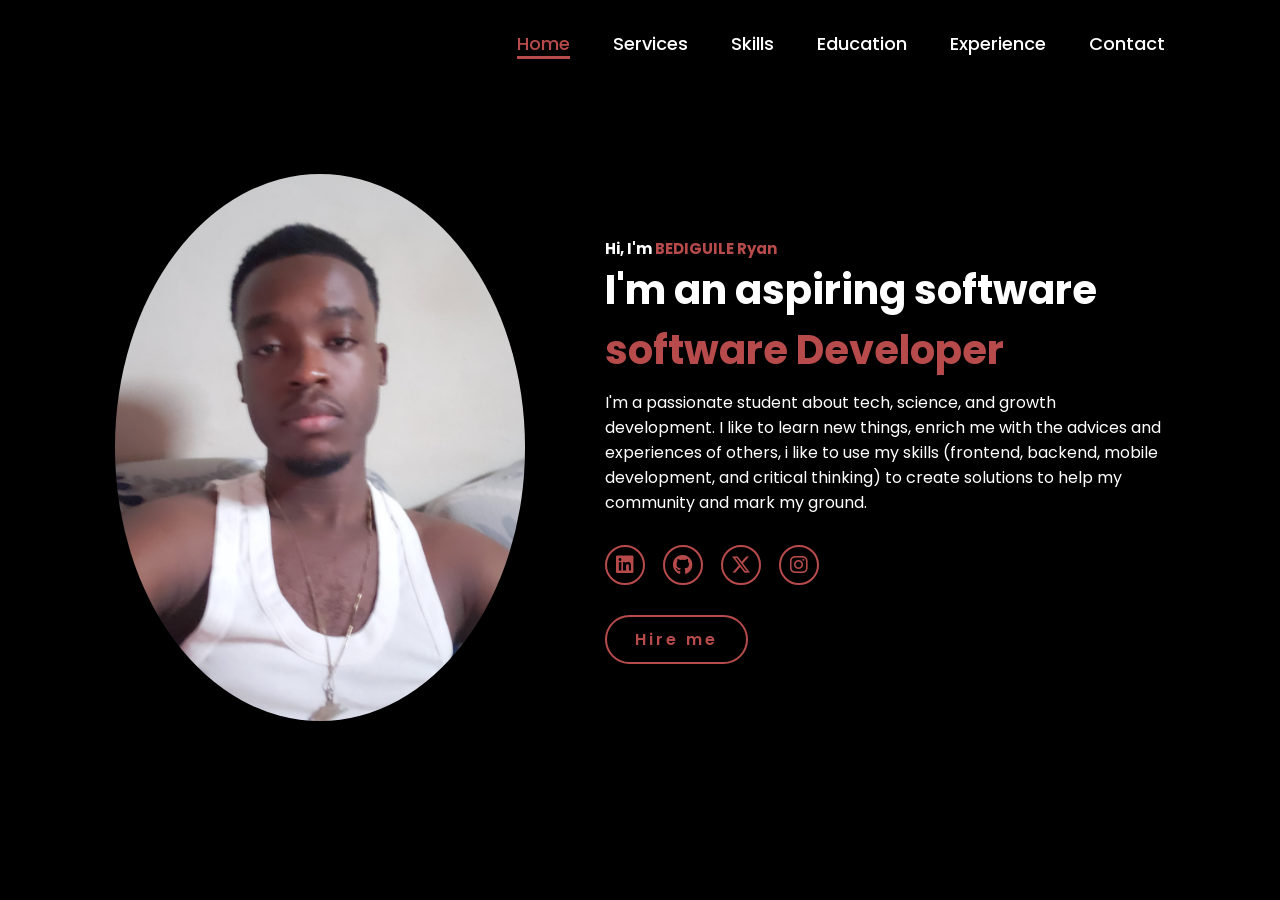
==== Portfolio.html @ 5e0cdb09 "Add files via upload" ====
<!DOCTYPE html>
<html lang="en">
<head>
    <meta charset="UTF-8">
    <meta name="viewport" content="width=device-width, initial-scale=1.0">
    <link rel="stylesheet" href="https://cdnjs.cloudflare.com/ajax/libs/font-awesome/6.5.2/css/all.min.css">
    <link rel="stylesheet" href="style3.css">
    <title>My Portfolio</title>
</head>
<body>
    <header> 
        <a href="#" class = "logo"></a>
        <nav>
            <a href="#" class="active"> Home</a>
            <a href="#">Services</a>
            <a href="#">Skills</a>
            <a href="#">Education</a>
            <a href="#">Experience</a>
            <a href="#">Contact</a>
        </nav>
    </header>
    <section class="home">
        <div class="home-img">
            <div class="home-img">
            <img src="main.jpg" alt="">
        </div>

        </div>
        <div class="home-content">
            <h2>Hi, I'm<span> BEDIGUILE Ryan</span> </h2>
            <h3 class="typing-text"> I'm an aspiring software <span></span> </h3>
            <p>I'm a passionate student about tech, science, and growth development. I like to learn new things, enrich me with the advices and experiences of others, i like to use my skills (frontend, backend, mobile development, and critical thinking) to create solutions to help my community and mark my ground.  </p>
            <div class="social-icons">
                <a href="#"><i class="fa-brands fa-linkedin"></i> </a>
                <a href="#"><i class="fa-brands fa-github"></i> </a>
                <a href="#"><i class="fa-brands fa-x-twitter"></i> </a>
                <a href="#"><i class="fa-brands fa-instagram"></i> </a>
            </div>
            <a href="#" class="btn">Hire me</a>

        </div>
 
    </section>
    <div>
</body>
</html>
---- style3.css ----
@import url('https://fonts.googleapis.com/css2?family=Poppins:wght@100;200;300;400;500;600&display=swap');

*{
    margin: 0;
    padding: 0;
    box-sizing: border-box;
    text-decoration: none;
    border: none;
    outline: none;
    font-family: 'Poppins', sans-serif;
}

html{
    font-size: 62.5%;
}

body{
    width: 100%;
    height: 100vh;
    overflow-x: hidden;
    background-color: black;
    color: white;
}

header{
    margin-top: 20px;
    position: fixed;
    top: 0;
    left: 0;
    width: 100%;
    padding: 1rem 9%;
    background-color: transparent;
    filter: drop-shadow(10px);
    display: flex;
    justify-content: space-between;
    align-items: center;
    z-index: 100;
}

.logo{
    font-size: 3rem;
    color: #b74b4b;
    font-weight: 800;
    cursor: pointer;
    transition: 0.5s ease;
}

.logo:hover{
    transform: scale(1.1);
}

nav a{
    font-size: 1.8rem;
    color: white;
    margin-left: 4rem;
    font-weight: 500;
    transition: 0.3s ease;
    border-bottom: 3px solid transparent;
}

nav a:hover,
nav a.active{
    color: #b74b4b;
    border-bottom: 3px solid #b74b4b;
}

@media(max-width:995px){
    nav{
        position: absolute;
        display: none;
        top: 0;
        right: 0;
        width: 40%;
        border-left: 3px solid #b74b4b;
        border-bottom: 3px solid #b74b4b;
        border-bottom-left-radius: 2rem;
        padding: 1rem solid;
        background-color: #161616;
        border-top: 0.1rem solid rgba(0,0,0,0.1);
    }

    nav.active{
        display: block;
    }

    nav a{
        display: block;
        font-size: 2rem;
        margin: 3rem 0;
    }

    nav a:hover,
    nav a.active{
        padding: 1rem;
        border-radius: 0.5rem;
        border-bottom: 0.5rem solid #b74b4b;
    }
}

section{
    min-height: 100vh;
    padding: 5rem 9% 5rem;
}

.home{
    display: flex;
    justify-content: center;
    align-items: center;
    gap: 8rem;
    background-color: black;
}

.home .home-content h1{
    font-size: 6rem;
    font-weight: 700;
    line-height: 1.3;
}

span{
    color: #b74b4b;
}

.home-content h3{
    font-size: 4rem;
    margin-bottom: 1rem;
    font-weight: 700;
}

.home-content p{
    font-size: 1.6rem;
}

.home-img{
    border-radius: 50%;
}

.home-img img{
    position: relative;
    width: 32vw;
    border-radius: 50%;
    box-shadow: 0 0 25px solid #b74b4b;
    cursor: pointer;
    transition: 0.2s linear;
}

.home-img img:hover{
    font-size: 1.8rem;
    font-weight: 500;
}

.social-icons a{
    display: inline-flex;
    justify-content: center;
    align-items: center;
    width: 4rem;
    height: 4rem;
    background-color: transparent;
    border: 0.2rem solid #b74b4b;
    font-size: 2rem;
    border-radius: 50%;
    margin: 3rem 1.5rem 3rem 0;
    transition: 0.3s ease;
    color: #b74b4b;
}

.social-icons a:hover{
    color: black;
    transform: scale(1.3) translateY(-5px);
    background-color: #b74b4b;
    box-shadow: 0  0 25px #b74b4b;
}

.btn{
    display: inline-block;
    padding: 1rem 2.8rem;
    background-color: black;
    border-radius: 4rem;
    font-size: 1.6rem;
    color: #b74b4b;
    letter-spacing: 0.3rem;
    font-weight: 600;
    border: 2px solid #b74b4b;
    transition: 0.3s ease;
    cursor: pointer;
}

.btn:hover{
    transform: scale3d(1.03);
    background-color: #b74b4b;
    color: black;
    box-shadow: 0 0 25px #b74b4b;
}

.typing-text{
    font-size: 34px;
    font-weight: 600;
    min-width: 280px;
}

.typing-text span{
    position: relative;
}

.typing-text span::before{
    content: "software Developer";
    color: #b74b4b;
    animation: words 20s infinite;
}

.typing-text span::after{
    content: "";
    background-color: black;
    position: absolute;
    width: calc(100% + 8px);
    height: 100%;
    border-left: 3px solid black;
    right: -8;
    animation: cursor 0.6s infinite;
}

@keyframes cursor{
    to{
        border-left: 3px solid #b74b4b;
    }
}

@keyframes words{
    0%, 20%{
        content: "Web Developer";
    }
    21%, 40%{
        content: "Developer";
    }
    41%, 60%{
        content: "Web Designer";
    }
    61%, 80%{
        content: "Youtuber";
    }
    81%, 100%{
        content: "Script Writer";
    }
}

@media (max-width: 1000px){
    .home{
        gap: 4rem;
    }
}

@media(max-width:995px){
    .home{
        flex-direction: column;
        margin: 5rem 4rem;
    }

    .home .home-content h3{
        font-size: 2.5rem;
    }

    .home-content h1{
        font-size: 5rem;
    }

    .home-img img{
        width: 70vw;
        margin-top: 4rem;
    }
}
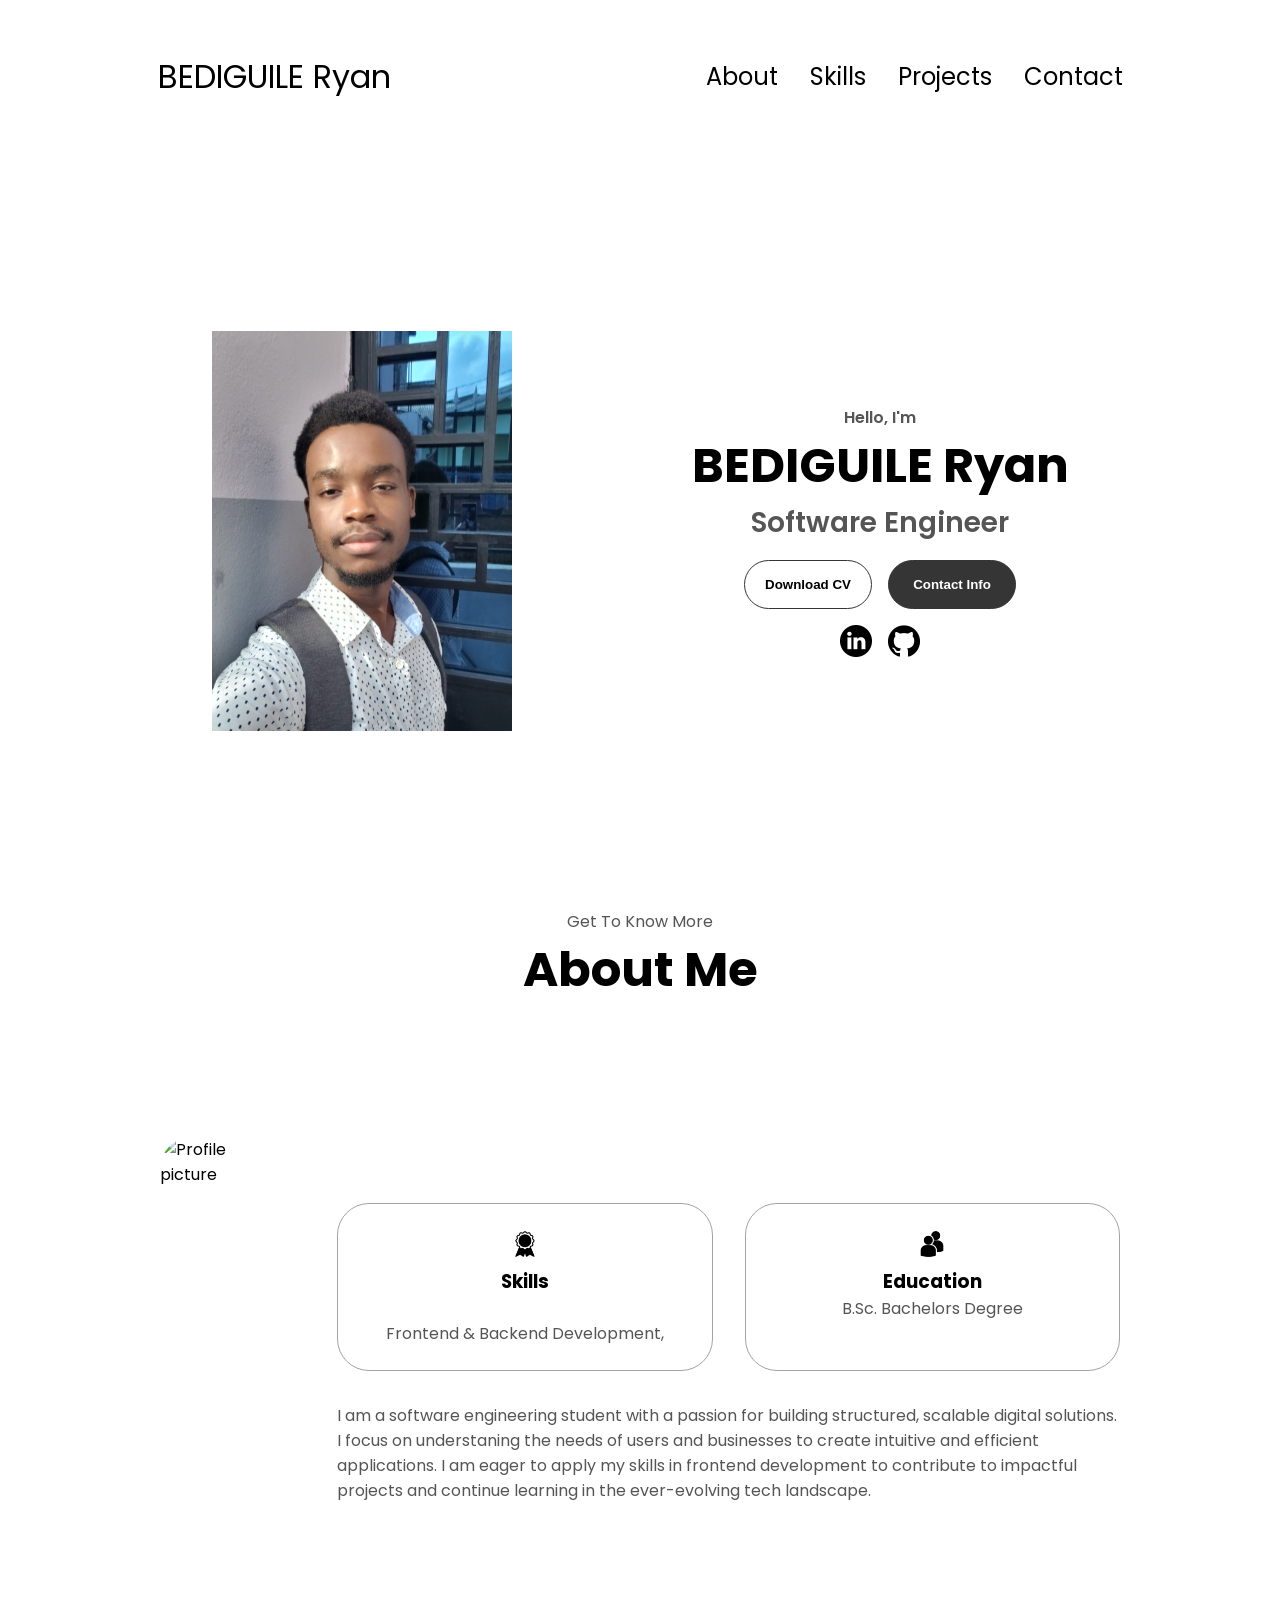
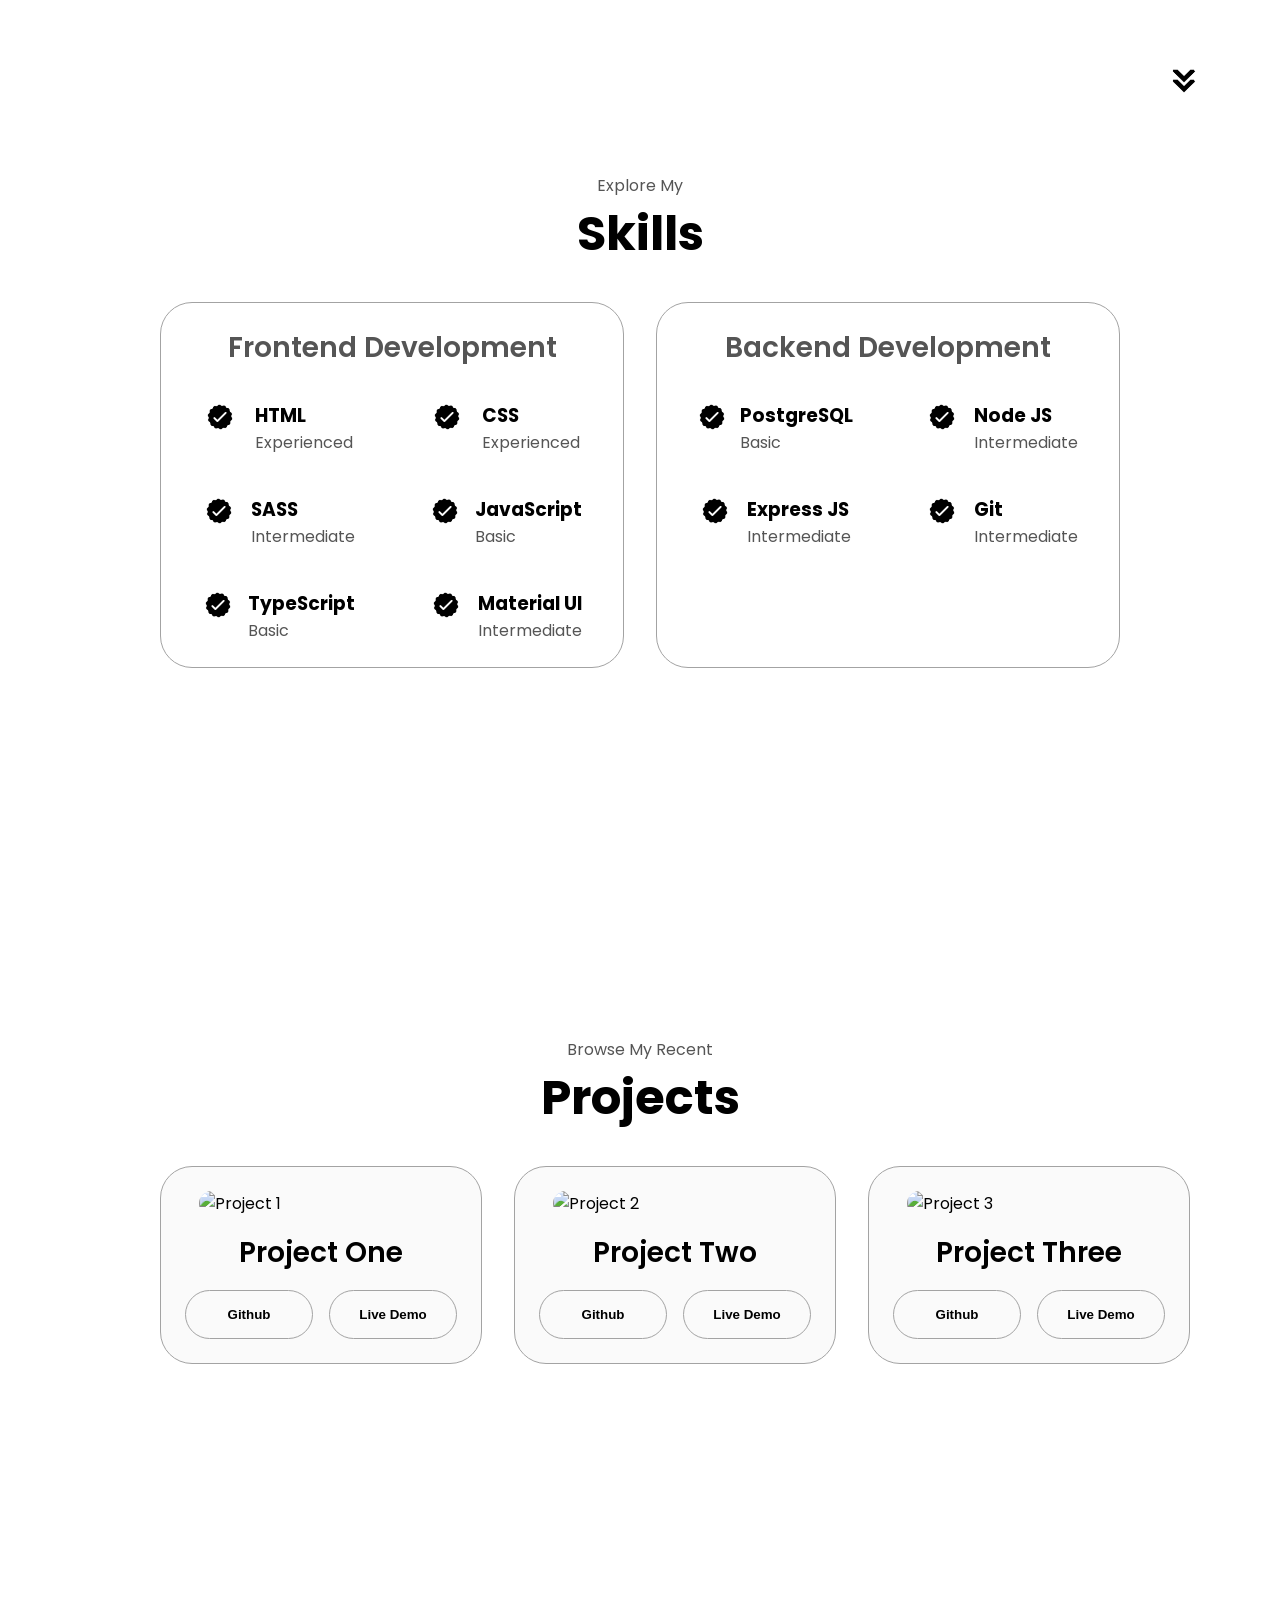
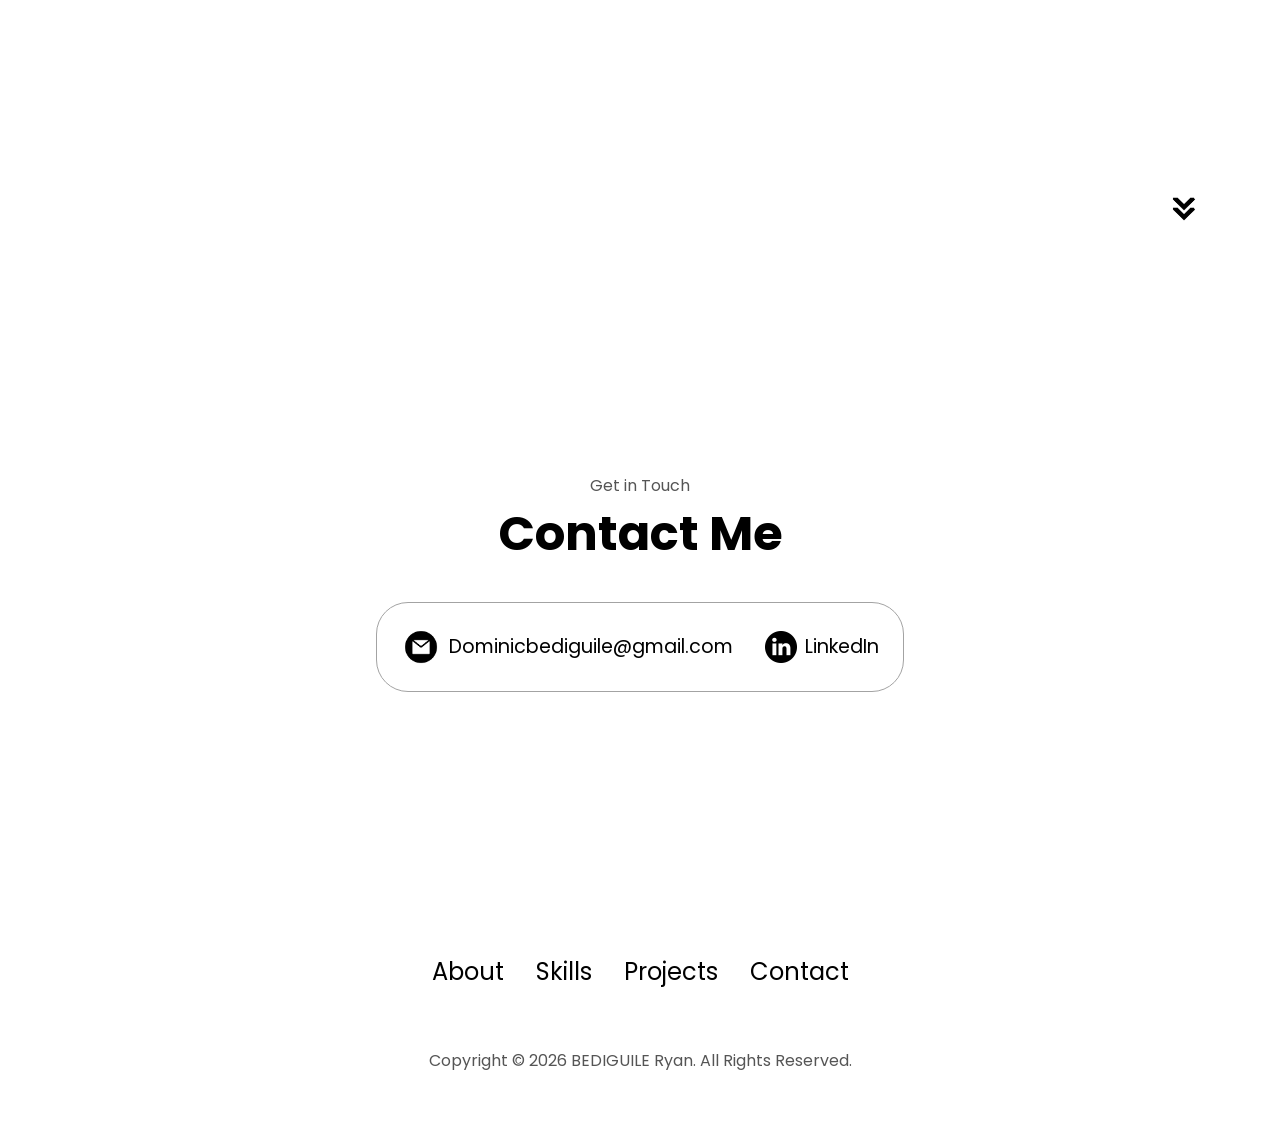
==== commit d0c884ee: "Initial porfolio setup with  HTML, CSS and JavaScript" ====
--- a/Portfolio.html
+++ b/Portfolio.html
@@ -1,46 +1,377 @@
-<!DOCTYPE html>
-<html lang="en">
-<head>
-    <meta charset="UTF-8">
-    <meta name="viewport" content="width=device-width, initial-scale=1.0">
-    <link rel="stylesheet" href="https://cdnjs.cloudflare.com/ajax/libs/font-awesome/6.5.2/css/all.min.css">
-    <link rel="stylesheet" href="style3.css">
-    <title>My Portfolio</title>
-</head>
-<body>
-    <header> 
-        <a href="#" class = "logo"></a>
-        <nav>
-            <a href="#" class="active"> Home</a>
-            <a href="#">Services</a>
-            <a href="#">Skills</a>
-            <a href="#">Education</a>
-            <a href="#">Experience</a>
-            <a href="#">Contact</a>
-        </nav>
-    </header>
-    <section class="home">
-        <div class="home-img">
-            <div class="home-img">
-            <img src="main.jpg" alt="">
-        </div>
-
-        </div>
-        <div class="home-content">
-            <h2>Hi, I'm<span> BEDIGUILE Ryan</span> </h2>
-            <h3 class="typing-text"> I'm an aspiring software <span></span> </h3>
-            <p>I'm a passionate student about tech, science, and growth development. I like to learn new things, enrich me with the advices and experiences of others, i like to use my skills (frontend, backend, mobile development, and critical thinking) to create solutions to help my community and mark my ground.  </p>
-            <div class="social-icons">
-                <a href="#"><i class="fa-brands fa-linkedin"></i> </a>
-                <a href="#"><i class="fa-brands fa-github"></i> </a>
-                <a href="#"><i class="fa-brands fa-x-twitter"></i> </a>
-                <a href="#"><i class="fa-brands fa-instagram"></i> </a>
-            </div>
-            <a href="#" class="btn">Hire me</a>
-
-        </div>
- 
-    </section>
-    <div>
-</body>
-</html>             +<!DOCTYPE html>
+<html lang="en">
+  <head>
+    <meta charset="UTF-8" />
+    <meta http-equiv="X-UA-Compatible" content="IE=edge" />
+    <meta name="viewport" content="width=device-width, initial-scale=1.0" />
+    <title>My Portfolio</title>
+    <link rel="stylesheet" href="style3.css" />
+    <link rel="stylesheet" href="mediaqueries.css" />
+  </head>
+  <body>
+    <nav id="desktop-nav">
+      <div class="logo">BEDIGUILE Ryan</div>
+      <div>
+        <ul class="nav-links">
+          <li><a href="#about">About</a></li>
+          <li><a href="#skills">Skills</a></li>
+          <li><a href="#projects">Projects</a></li>
+          <li><a href="#contact">Contact</a></li>
+        </ul>
+      </div>
+    </nav>
+    <nav id="hamburger-nav">
+      <div class="logo">BEDIGUILE Ryan</div>
+      <div class="hamburger-menu">
+        <div class="hamburger-icon" onclick="toggleMenu()">
+          <span></span>
+          <span></span>
+          <span></span>
+        </div>
+        <div class="menu-links">
+          <li><a href="#about" onclick="toggleMenu()">About</a></li>
+          <li><a href="#skills" onclick="toggleMenu()">Skills</a></li>
+          <li><a href="#projects" onclick="toggleMenu()">Projects</a></li>
+          <li><a href="#contact" onclick="toggleMenu()">Contact</a></li>
+        </div>
+      </div>
+    </nav>
+    <section id="profile">
+      <div class="section__pic-container">
+        <img src="./assets/Profile-pic.jpg" alt="BEDIGUILE Ryan profile picture" />
+      </div>
+      <div class="section__text">
+        <p class="section__text__p1">Hello, I'm</p>
+        <h1 class="title">BEDIGUILE Ryan</h1>
+        <p class="section__text__p2">Software Engineer</p>
+        <div class="btn-container">
+          <button
+            class="btn btn-color-2"
+            onclick="window.open('./assets/resume-example.pdf')"
+          >
+            Download CV
+          </button>
+          <button class="btn btn-color-1" onclick="location.href='./#contact'">
+            Contact Info
+          </button>
+        </div>
+        <div id="socials-container">
+          <img
+            src="./assets/linkedin.png"
+            alt="My LinkedIn profile"
+            class="icon"
+            onclick="location.href='https://linkedin.com/'"
+          />
+          <img
+            src="./assets/github.png"
+            alt="My Github profile"
+            class="icon"
+            onclick="location.href='https://github.com/'"
+          />
+        </div>
+      </div>
+    </section>
+    <section id="about">
+      <p class="section__text__p1">Get To Know More</p>
+      <h1 class="title">About Me</h1>
+      <div class="section-container">
+        <div class="section__pic-container">
+          <img
+            src="./assets/about-pic.png"
+            alt="Profile picture"
+            class="about-pic"
+          />
+        </div>
+        <div class="about-details-container">
+          <div class="about-containers">
+            <div class="details-container">
+              <img
+                src="./assets/skills.png"
+                alt="Skills icon"
+                class="icon"
+              />
+              <h3>Skills</h3>
+              <p><br />Frontend & Backend Development,  </p>
+            </div>
+            <div class="details-container">
+              <img
+                src="./assets/education.png"
+                alt="Education icon"
+                class="icon"
+              />
+              <h3>Education</h3>
+              <p>B.Sc. Bachelors Degree</p>
+            </div>
+          </div>
+          <div class="text-container">
+            <p>
+              I am a software engineering student with a passion for building structured, scalable digital solutions. I focus on understaning the needs of users and businesses to create intuitive and efficient applications. I am eager to apply my skills in frontend development to contribute to impactful projects and continue learning in the ever-evolving tech landscape.
+            </p>
+          </div>
+        </div>
+      </div>
+      <img
+        src="./assets/arrow.png"
+        alt="Arrow icon"
+        class="icon arrow"
+        onclick="location.href='./#skills'"
+      />
+    </section>
+    <section id="skills">
+      <p class="section__text__p1">Explore My</p>
+      <h1 class="title">Skills</h1>
+      <div class="experience-details-container">
+        <div class="about-containers">
+          <div class="details-container">
+            <h2 class="experience-sub-title">Frontend Development</h2>
+            <div class="article-container">
+              <article>
+                <img
+                  src="./assets/checkmark.png"
+                  alt="Skills icon"
+                  class="icon"
+                />
+                <div>
+                  <h3>HTML</h3>
+                  <p>Experienced</p>
+                </div>
+              </article>
+              <article>
+                <img
+                  src="./assets/checkmark.png"
+                  alt="Skills icon"
+                  class="icon"
+                />
+                <div>
+                  <h3>CSS</h3>
+                  <p>Experienced</p>
+                </div>
+              </article>
+              <article>
+                <img
+                  src="./assets/checkmark.png"
+                  alt="Skills icon"
+                  class="icon"
+                />
+                <div>
+                  <h3>SASS</h3>
+                  <p>Intermediate</p>
+                </div>
+              </article>
+              <article>
+                <img
+                  src="./assets/checkmark.png"
+                  alt="Skills icon"
+                  class="icon"
+                />
+                <div>
+                  <h3>JavaScript</h3>
+                  <p>Basic</p>
+                </div>
+              </article>
+              <article>
+                <img
+                  src="./assets/checkmark.png"
+                  alt="Skills icon"
+                  class="icon"
+                />
+                <div>
+                  <h3>TypeScript</h3>
+                  <p>Basic</p>
+                </div>
+              </article>
+              <article>
+                <img
+                  src="./assets/checkmark.png"
+                  alt="Skills icon"
+                  class="icon"
+                />
+                <div>
+                  <h3>Material UI</h3>
+                  <p>Intermediate</p>
+                </div>
+              </article>
+            </div>
+          </div>
+          <div class="details-container">
+            <h2 class="experience-sub-title">Backend Development</h2>
+            <div class="article-container">
+              <article>
+                <img
+                  src="./assets/checkmark.png"
+                  alt="Skills icon"
+                  class="icon"
+                />
+                <div>
+                  <h3>PostgreSQL</h3>
+                  <p>Basic</p>
+                </div>
+              </article>
+              <article>
+                <img
+                  src="./assets/checkmark.png"
+                  alt="Skills icon"
+                  class="icon"
+                />
+                <div>
+                  <h3>Node JS</h3>
+                  <p>Intermediate</p>
+                </div>
+              </article>
+              <article>
+                <img
+                  src="./assets/checkmark.png"
+                  alt="Skills icon"
+                  class="icon"
+                />
+                <div>
+                  <h3>Express JS</h3>
+                  <p>Intermediate</p>
+                </div>
+              </article>
+              <article>
+                <img
+                  src="./assets/checkmark.png"
+                  alt="Skills icon"
+                  class="icon"
+                />
+                <div>
+                  <h3>Git</h3>
+                  <p>Intermediate</p>
+                </div>
+              </article>
+            </div>
+          </div>
+        </div>
+      </div>
+      <img
+        src="./assets/arrow.png"
+        alt="Arrow icon"
+        class="icon arrow"
+        onclick="location.href='./#projects'"
+      />
+    </section>
+    <section id="projects">
+      <p class="section__text__p1">Browse My Recent</p>
+      <h1 class="title">Projects</h1>
+      <div class="experience-details-container">
+        <div class="about-containers">
+          <div class="details-container color-container">
+            <div class="article-container">
+              <img
+                src="./assets/project-1.png"
+                alt="Project 1"
+                class="project-img"
+              />
+            </div>
+            <h2 class="experience-sub-title project-title">Project One</h2>
+            <div class="btn-container">
+              <button
+                class="btn btn-color-2 project-btn"
+                onclick="location.href='https://github.com/'"
+              >
+                Github
+              </button>
+              <button
+                class="btn btn-color-2 project-btn"
+                onclick="location.href='https://github.com/'"
+              >
+                Live Demo
+              </button>
+            </div>
+          </div>
+          <div class="details-container color-container">
+            <div class="article-container">
+              <img
+                src="./assets/project-2.png"
+                alt="Project 2"
+                class="project-img"
+              />
+            </div>
+            <h2 class="experience-sub-title project-title">Project Two</h2>
+            <div class="btn-container">
+              <button
+                class="btn btn-color-2 project-btn"
+                onclick="location.href='https://github.com/'"
+              >
+                Github
+              </button>
+              <button
+                class="btn btn-color-2 project-btn"
+                onclick="location.href='https://github.com/'"
+              >
+                Live Demo
+              </button>
+            </div>
+          </div>
+          <div class="details-container color-container">
+            <div class="article-container">
+              <img
+                src="./assets/project-3.png"
+                alt="Project 3"
+                class="project-img"
+              />
+            </div>
+            <h2 class="experience-sub-title project-title">Project Three</h2>
+            <div class="btn-container">
+              <button
+                class="btn btn-color-2 project-btn"
+                onclick="location.href='https://github.com/'"
+              >
+                Github
+              </button>
+              <button
+                class="btn btn-color-2 project-btn"
+                onclick="location.href='https://github.com/'"
+              >
+                Live Demo
+              </button>
+            </div>
+          </div>
+        </div>
+      </div>
+      <img
+        src="./assets/arrow.png"
+        alt="Arrow icon"
+        class="icon arrow"
+        onclick="location.href='./#contact'"
+      />
+    </section>
+    <section id="contact">
+      <p class="section__text__p1">Get in Touch</p>
+      <h1 class="title">Contact Me</h1>
+      <div class="contact-info-upper-container">
+        <div class="contact-info-container">
+          <img
+            src="./assets/email.png"
+            alt="Email icon"
+            class="icon contact-icon email-icon"
+          />
+          <p><a href="mailto:Dominicbediguile@gmail.com">Dominicbediguile@gmail.com</a></p>
+        </div>
+        <div class="contact-info-container">
+          <img
+            src="./assets/linkedin.png"
+            alt="LinkedIn icon"
+            class="icon contact-icon"
+          />
+          <p><a href="https://www.linkedin.com">LinkedIn</a></p>
+        </div>
+      </div>
+    </section>
+    <footer>
+      <nav>
+        <div class="nav-links-container">
+          <ul class="nav-links">
+            <li><a href="#about">About</a></li>
+            <li><a href="#skills">Skills</a></li>
+            <li><a href="#projects">Projects</a></li>
+            <li><a href="#contact">Contact</a></li>
+          </ul>
+        </div>
+      </nav>
+      <p>Copyright &#169; 2026 BEDIGUILE Ryan. All Rights Reserved.</p>
+    </footer>
+    <script src="script.js"></script>
+  </body>
+</html>
--- a/style3.css
+++ b/style3.css
@@ -1,269 +1,432 @@
-@import url('https://fonts.googleapis.com/css2?family=Poppins:wght@100;200;300;400;500;600&display=swap');
-
-*{
-    margin: 0;
-    padding: 0;
-    box-sizing: border-box;
-    text-decoration: none;
-    border: none;
-    outline: none;
-    font-family: 'Poppins', sans-serif;
-}
-
-html{
-    font-size: 62.5%;
-}
-
-body{
-    width: 100%;
-    height: 100vh;
-    overflow-x: hidden;
-    background-color: black;
-    color: white;
-}
-
-header{
-    margin-top: 20px;
-    position: fixed;
-    top: 0;
-    left: 0;
-    width: 100%;
-    padding: 1rem 9%;
-    background-color: transparent;
-    filter: drop-shadow(10px);
-    display: flex;
-    justify-content: space-between;
-    align-items: center;
-    z-index: 100;
-}
-
-.logo{
-    font-size: 3rem;
-    color: #b74b4b;
-    font-weight: 800;
-    cursor: pointer;
-    transition: 0.5s ease;
-}
-
-.logo:hover{
-    transform: scale(1.1);
-}
-
-nav a{
-    font-size: 1.8rem;
-    color: white;
-    margin-left: 4rem;
-    font-weight: 500;
-    transition: 0.3s ease;
-    border-bottom: 3px solid transparent;
-}
-
-nav a:hover,
-nav a.active{
-    color: #b74b4b;
-    border-bottom: 3px solid #b74b4b;
-}
-
-@media(max-width:995px){
-    nav{
-        position: absolute;
-        display: none;
-        top: 0;
-        right: 0;
-        width: 40%;
-        border-left: 3px solid #b74b4b;
-        border-bottom: 3px solid #b74b4b;
-        border-bottom-left-radius: 2rem;
-        padding: 1rem solid;
-        background-color: #161616;
-        border-top: 0.1rem solid rgba(0,0,0,0.1);
-    }
-
-    nav.active{
-        display: block;
-    }
-
-    nav a{
-        display: block;
-        font-size: 2rem;
-        margin: 3rem 0;
-    }
-
-    nav a:hover,
-    nav a.active{
-        padding: 1rem;
-        border-radius: 0.5rem;
-        border-bottom: 0.5rem solid #b74b4b;
-    }
-}
-
-section{
-    min-height: 100vh;
-    padding: 5rem 9% 5rem;
-}
-
-.home{
-    display: flex;
-    justify-content: center;
-    align-items: center;
-    gap: 8rem;
-    background-color: black;
-}
-
-.home .home-content h1{
-    font-size: 6rem;
-    font-weight: 700;
-    line-height: 1.3;
-}
-
-span{
-    color: #b74b4b;
-}
-
-.home-content h3{
-    font-size: 4rem;
-    margin-bottom: 1rem;
-    font-weight: 700;
-}
-
-.home-content p{
-    font-size: 1.6rem;
-}
-
-.home-img{
-    border-radius: 50%;
-}
-
-.home-img img{
-    position: relative;
-    width: 32vw;
-    border-radius: 50%;
-    box-shadow: 0 0 25px solid #b74b4b;
-    cursor: pointer;
-    transition: 0.2s linear;
-}
-
-.home-img img:hover{
-    font-size: 1.8rem;
-    font-weight: 500;
-}
-
-.social-icons a{
-    display: inline-flex;
-    justify-content: center;
-    align-items: center;
-    width: 4rem;
-    height: 4rem;
-    background-color: transparent;
-    border: 0.2rem solid #b74b4b;
-    font-size: 2rem;
-    border-radius: 50%;
-    margin: 3rem 1.5rem 3rem 0;
-    transition: 0.3s ease;
-    color: #b74b4b;
-}
-
-.social-icons a:hover{
-    color: black;
-    transform: scale(1.3) translateY(-5px);
-    background-color: #b74b4b;
-    box-shadow: 0  0 25px #b74b4b;
-}
-
-.btn{
-    display: inline-block;
-    padding: 1rem 2.8rem;
-    background-color: black;
-    border-radius: 4rem;
-    font-size: 1.6rem;
-    color: #b74b4b;
-    letter-spacing: 0.3rem;
-    font-weight: 600;
-    border: 2px solid #b74b4b;
-    transition: 0.3s ease;
-    cursor: pointer;
-}
-
-.btn:hover{
-    transform: scale3d(1.03);
-    background-color: #b74b4b;
-    color: black;
-    box-shadow: 0 0 25px #b74b4b;
-}
-
-.typing-text{
-    font-size: 34px;
-    font-weight: 600;
-    min-width: 280px;
-}
-
-.typing-text span{
-    position: relative;
-}
-
-.typing-text span::before{
-    content: "software Developer";
-    color: #b74b4b;
-    animation: words 20s infinite;
-}
-
-.typing-text span::after{
-    content: "";
-    background-color: black;
-    position: absolute;
-    width: calc(100% + 8px);
-    height: 100%;
-    border-left: 3px solid black;
-    right: -8;
-    animation: cursor 0.6s infinite;
-}
-
-@keyframes cursor{
-    to{
-        border-left: 3px solid #b74b4b;
-    }
-}
-
-@keyframes words{
-    0%, 20%{
-        content: "Web Developer";
-    }
-    21%, 40%{
-        content: "Developer";
-    }
-    41%, 60%{
-        content: "Web Designer";
-    }
-    61%, 80%{
-        content: "Youtuber";
-    }
-    81%, 100%{
-        content: "Script Writer";
-    }
-}
-
-@media (max-width: 1000px){
-    .home{
-        gap: 4rem;
-    }
-}
-
-@media(max-width:995px){
-    .home{
-        flex-direction: column;
-        margin: 5rem 4rem;
-    }
-
-    .home .home-content h3{
-        font-size: 2.5rem;
-    }
-
-    .home-content h1{
-        font-size: 5rem;
-    }
-
-    .home-img img{
-        width: 70vw;
-        margin-top: 4rem;
-    }
-}
+/* GENERAL */
+
+@import url("https://fonts.googleapis.com/css2?family=Poppins:wght@300;400;500;600&display=swap");
+
+* {
+  margin: 0;
+  padding: 0;
+}
+
+body {
+  font-family: "Poppins", sans-serif;
+}
+
+html {
+  scroll-behavior: smooth;
+}
+
+p {
+  color: rgb(85, 85, 85);
+}
+
+/* TRANSITION */
+
+a,
+.btn {
+  transition: all 300ms ease;
+}
+
+/* DESKTOP NAV */
+
+nav,
+.nav-links {
+  display: flex;
+}
+
+nav {
+  justify-content: space-around;
+  align-items: center;
+  height: 17vh;
+}
+
+.nav-links {
+  gap: 2rem;
+  list-style: none;
+  font-size: 1.5rem;
+}
+
+a {
+  color: black;
+  text-decoration: none;
+  text-decoration-color: white;
+}
+
+a:hover {
+  color: grey;
+  text-decoration: underline;
+  text-underline-offset: 1rem;
+  text-decoration-color: rgb(181, 181, 181);
+}
+
+.logo {
+  font-size: 2rem;
+}
+
+.logo:hover {
+  cursor: default;
+}
+
+/* HAMBURGER MENU */
+
+#hamburger-nav {
+  display: none;
+}
+
+.hamburger-menu {
+  position: relative;
+  display: inline-block;
+}
+
+.hamburger-icon {
+  display: flex;
+  flex-direction: column;
+  justify-content: space-between;
+  height: 24px;
+  width: 30px;
+  cursor: pointer;
+}
+
+.hamburger-icon span {
+  width: 100%;
+  height: 2px;
+  background-color: black;
+  transition: all 0.3 ease-in-out;
+}
+
+.menu-links {
+  position: absolute;
+  top: 100%;
+  right: 0;
+  background-color: white;
+  width: fit-content;
+  max-height: 0;
+  overflow: hidden;
+  transition: all 0.3 ease-in-out;
+}
+
+.menu-links a {
+  display: block;
+  padding: 10px;
+  text-align: center;
+  font-size: 1.5rem;
+  color: black;
+  text-decoration: none;
+  transition: all 0.3 ease-in-out;
+}
+
+.menu-links li {
+  list-style: none;
+}
+
+.menu-links.open {
+  max-height: 300px;
+}
+
+.hamburger-icon.open span:first-child {
+  transform: rotate(45deg) translate(10px, 5px);
+}
+
+.hamburger-icon.open span:nth-child(2) {
+  opacity: 0;
+}
+
+.hamburger-icon.open span:last-child {
+  transform: rotate(-45deg) translate(10px, -5px);
+}
+
+.hamburger-icon span:first-child {
+  transform: none;
+}
+
+.hamburger-icon span:first-child {
+  opacity: 1;
+}
+
+.hamburger-icon span:first-child {
+  transform: none;
+}
+
+/* SECTIONS */
+
+section {
+  padding-top: 4vh;
+  height: 96vh;
+  margin: 0 10rem;
+  box-sizing: border-box;
+  min-height: fit-content;
+}
+
+.section-container {
+  display: flex;
+}
+
+/* PROFILE SECTION */
+
+#profile {
+  display: flex;
+  justify-content: center;
+  gap: 5rem;
+  height: 80vh;
+}
+
+.section__pic-container {
+  display: flex;
+  height: 400px;
+  width: 400px;
+  margin: auto 0;
+}
+
+.section__text {
+  align-self: center;
+  text-align: center;
+}
+
+.section__text p {
+  font-weight: 600;
+}
+
+.section__text__p1 {
+  text-align: center;
+}
+
+.section__text__p2 {
+  font-size: 1.75rem;
+  margin-bottom: 1rem;
+}
+
+.title {
+  font-size: 3rem;
+  text-align: center;
+}
+
+#socials-container {
+  display: flex;
+  justify-content: center;
+  margin-top: 1rem;
+  gap: 1rem;
+}
+
+/* ICONS */
+
+.icon {
+  cursor: pointer;
+  height: 2rem;
+}
+
+/* BUTTONS */
+
+.btn-container {
+  display: flex;
+  justify-content: center;
+  gap: 1rem;
+}
+
+.btn {
+  font-weight: 600;
+  transition: all 300ms ease;
+  padding: 1rem;
+  width: 8rem;
+  border-radius: 2rem;
+}
+
+.btn-color-1,
+.btn-color-2 {
+  border: rgb(53, 53, 53) 0.1rem solid;
+}
+
+.btn-color-1:hover,
+.btn-color-2:hover {
+  cursor: pointer;
+}
+
+.btn-color-1,
+.btn-color-2:hover {
+  background: rgb(53, 53, 53);
+  color: white;
+}
+
+.btn-color-1:hover {
+  background: rgb(0, 0, 0);
+}
+
+.btn-color-2 {
+  background: none;
+}
+
+.btn-color-2:hover {
+  border: rgb(255, 255, 255) 0.1rem solid;
+}
+
+.btn-container {
+  gap: 1rem;
+}
+
+/* ABOUT SECTION */
+
+#about {
+  position: relative;
+}
+
+.about-containers {
+  gap: 2rem;
+  margin-bottom: 2rem;
+  margin-top: 2rem;
+}
+
+.about-details-container {
+  justify-content: center;
+  flex-direction: column;
+}
+
+.about-containers,
+.about-details-container {
+  display: flex;
+}
+
+.about-pic {
+  border-radius: 2rem;
+}
+
+.arrow {
+  position: absolute;
+  right: -5rem;
+  bottom: 2.5rem;
+}
+
+.details-container {
+  padding: 1.5rem;
+  flex: 1;
+  background: white;
+  border-radius: 2rem;
+  border: rgb(53, 53, 53) 0.1rem solid;
+  border-color: rgb(163, 163, 163);
+  text-align: center;
+}
+
+.section-container {
+  gap: 4rem;
+  height: 80%;
+}
+
+.section__pic-container {
+  height: 400px;
+  width: 400px;
+  margin: auto 0;
+}
+
+/* EXPERIENCE SECTION */
+
+#experience {
+  position: relative;
+}
+
+.experience-sub-title {
+  color: rgb(85, 85, 85);
+  font-weight: 600;
+  font-size: 1.75rem;
+  margin-bottom: 2rem;
+}
+
+.experience-details-container {
+  display: flex;
+  justify-content: center;
+  flex-direction: column;
+}
+
+.article-container {
+  display: flex;
+  text-align: initial;
+  flex-wrap: wrap;
+  flex-direction: row;
+  gap: 2.5rem;
+  justify-content: space-around;
+}
+
+article {
+  display: flex;
+  width: 10rem;
+  justify-content: space-around;
+  gap: 0.5rem;
+}
+
+article .icon {
+  cursor: default;
+}
+
+/* PROJECTS SECTION */
+
+#projects {
+  position: relative;
+}
+
+.color-container {
+  border-color: rgb(163, 163, 163);
+  background: rgb(250, 250, 250);
+}
+
+.project-img {
+  border-radius: 2rem;
+  width: 90%;
+  height: 90%;
+}
+
+.project-title {
+  margin: 1rem;
+  color: black;
+}
+
+.project-btn {
+  color: black;
+  border-color: rgb(163, 163, 163);
+}
+
+/* CONTACT */
+
+#contact {
+  display: flex;
+  justify-content: center;
+  flex-direction: column;
+  height: 70vh;
+}
+
+.contact-info-upper-container {
+  display: flex;
+  justify-content: center;
+  border-radius: 2rem;
+  border: rgb(53, 53, 53) 0.1rem solid;
+  border-color: rgb(163, 163, 163);
+  background: (250, 250, 250);
+  margin: 2rem auto;
+  padding: 0.5rem;
+}
+
+.contact-info-container {
+  display: flex;
+  align-items: center;
+  justify-content: center;
+  gap: 0.5rem;
+  margin: 1rem;
+}
+
+.contact-info-container p {
+  font-size: larger;
+}
+
+.contact-icon {
+  cursor: default;
+}
+
+.email-icon {
+  height: 2.5rem;
+}
+
+/* FOOTER SECTION */
+
+footer {
+  height: 26vh;
+  margin: 0 1rem;
+}
+
+footer p {
+  text-align: center;
+}
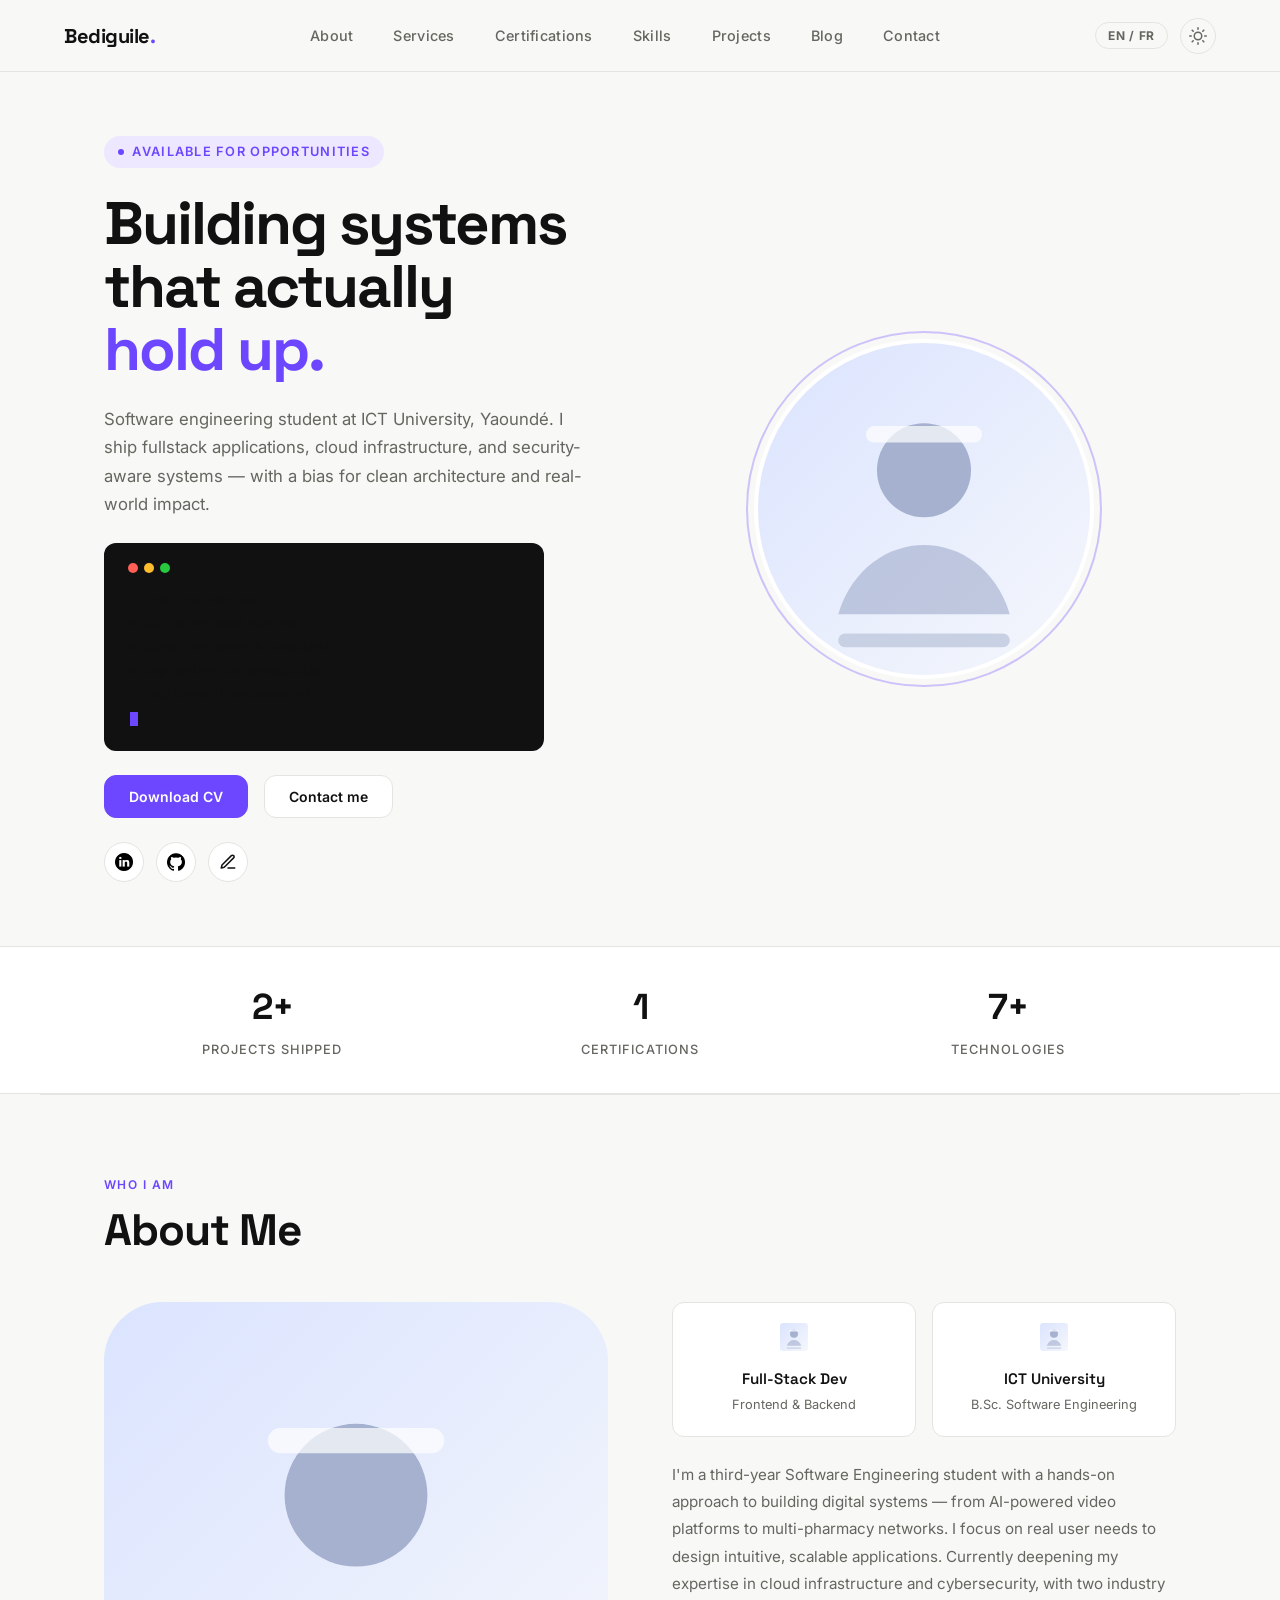
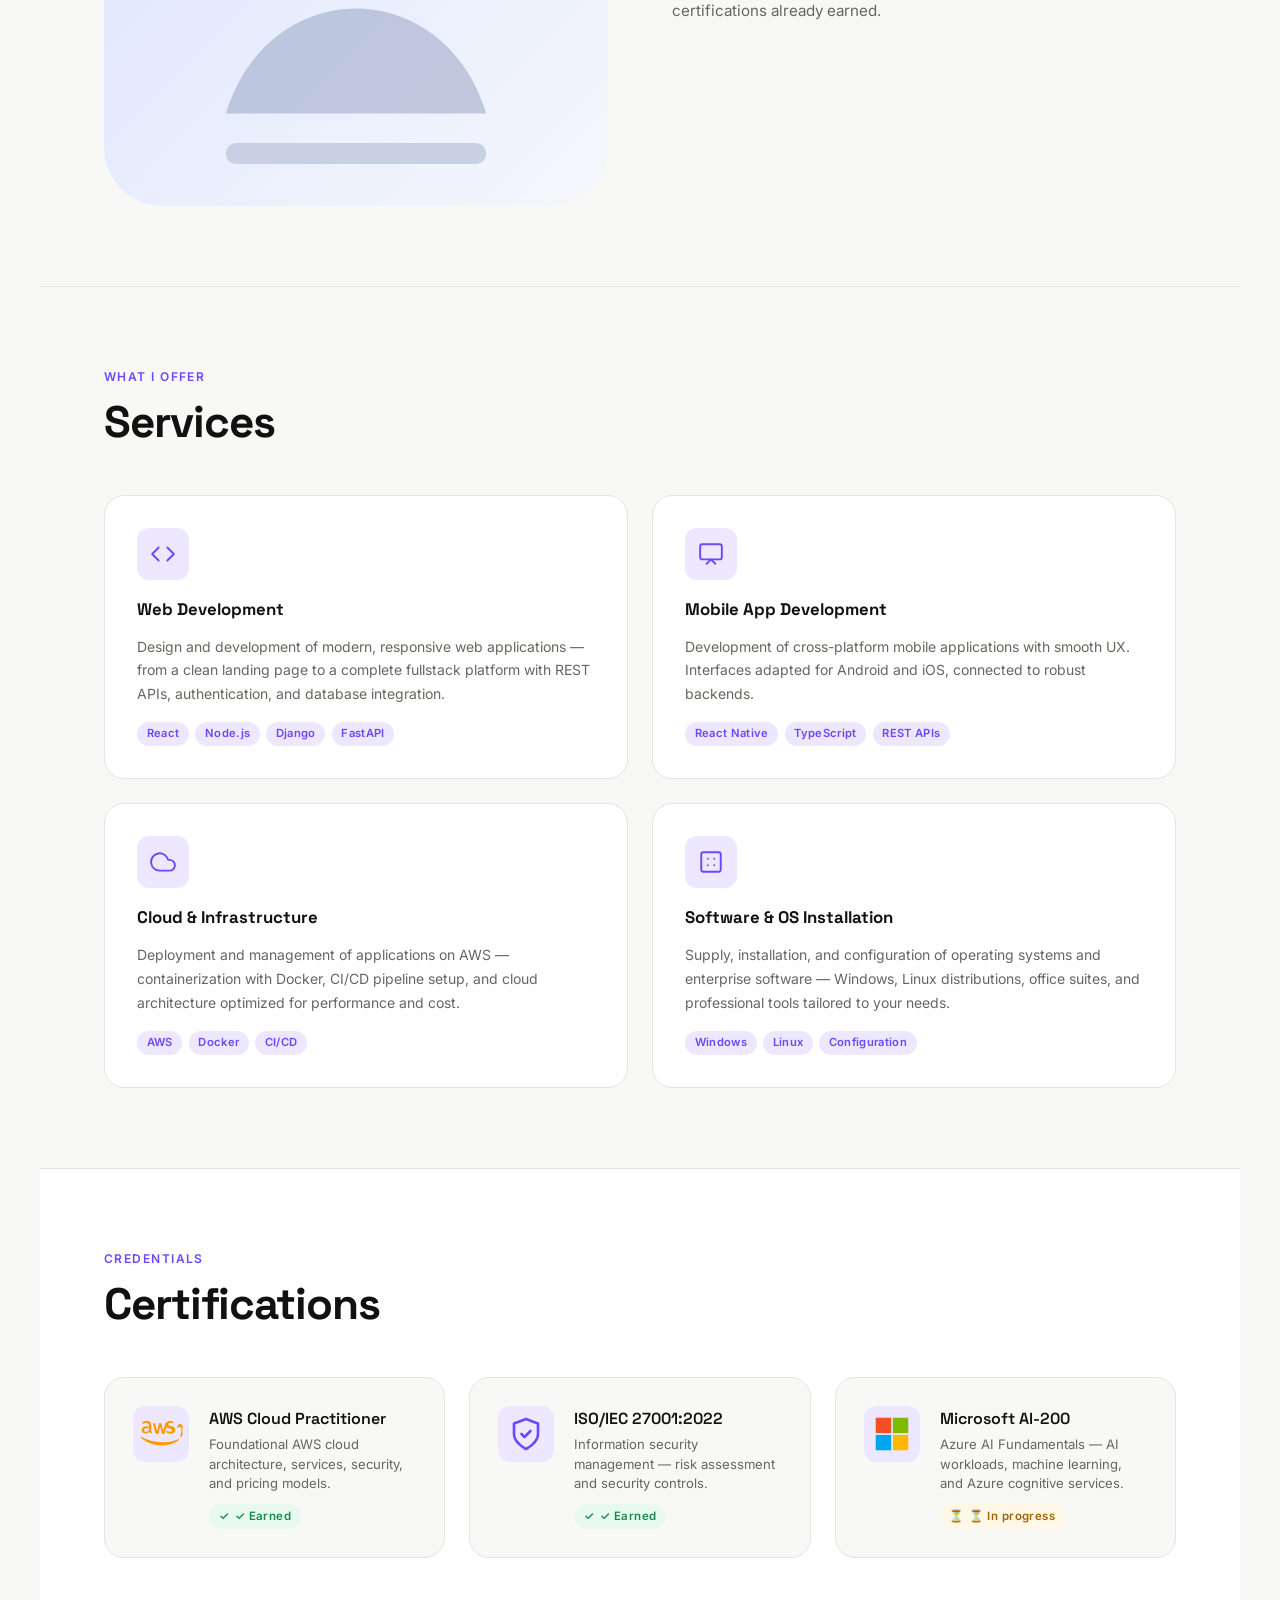
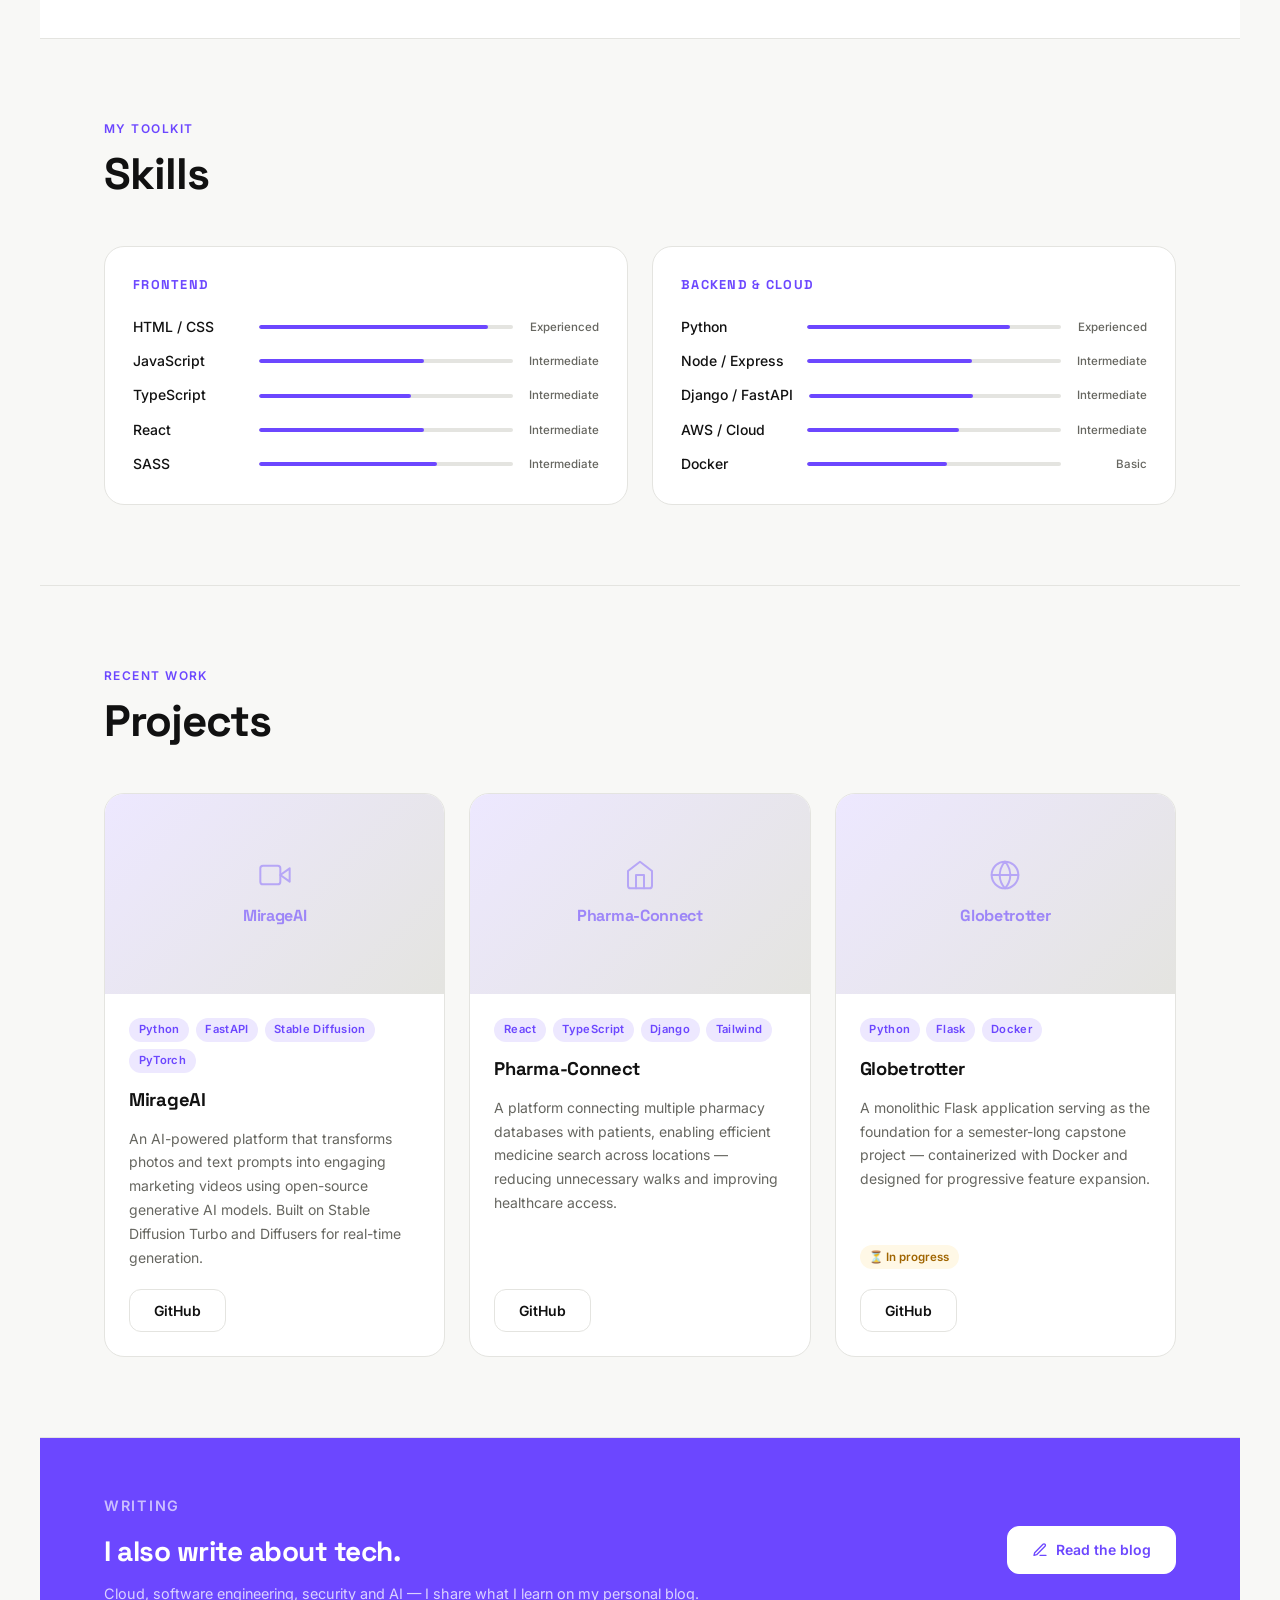
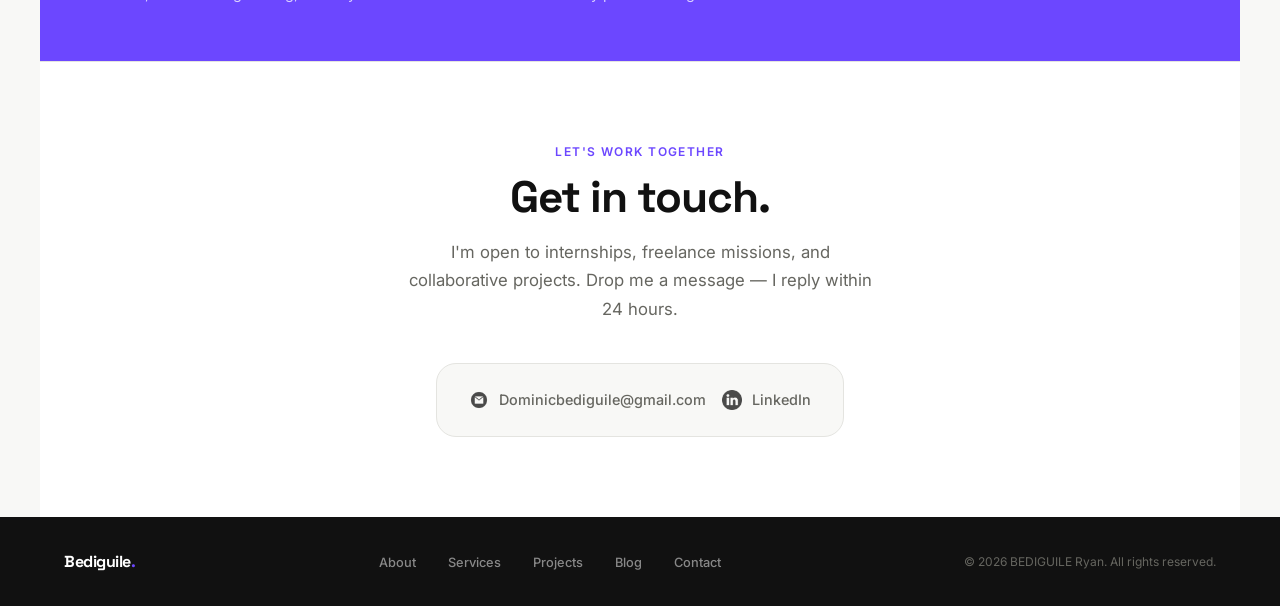
==== commit f31c4771: "Mise a jour du portfolio" ====
--- a/Portfolio.html
+++ b/Portfolio.html
@@ -1,377 +1,511 @@
 <!DOCTYPE html>
-<html lang="en">
-  <head>
-    <meta charset="UTF-8" />
-    <meta http-equiv="X-UA-Compatible" content="IE=edge" />
-    <meta name="viewport" content="width=device-width, initial-scale=1.0" />
-    <title>My Portfolio</title>
-    <link rel="stylesheet" href="style3.css" />
-    <link rel="stylesheet" href="mediaqueries.css" />
-  </head>
-  <body>
-    <nav id="desktop-nav">
-      <div class="logo">BEDIGUILE Ryan</div>
-      <div>
-        <ul class="nav-links">
-          <li><a href="#about">About</a></li>
-          <li><a href="#skills">Skills</a></li>
-          <li><a href="#projects">Projects</a></li>
-          <li><a href="#contact">Contact</a></li>
-        </ul>
-      </div>
-    </nav>
-    <nav id="hamburger-nav">
-      <div class="logo">BEDIGUILE Ryan</div>
+<html lang="en" data-theme="light">
+<head>
+  <meta charset="UTF-8" />
+  <meta http-equiv="X-UA-Compatible" content="IE=edge" />
+  <meta name="viewport" content="width=device-width, initial-scale=1.0" />
+  <title>Bediguile Ryan — Software Engineer</title>
+  <link rel="stylesheet" href="style3.css" />
+  <link rel="stylesheet" href="mediaqueries.css" />
+</head>
+<body>
+
+  <!-- ── DESKTOP NAV ──────────────────────────────── -->
+  <nav id="desktop-nav">
+    <div class="logo">Bediguile<span class="accent-dot">.</span></div>
+    <ul class="nav-links">
+      <li><a href="#about" data-en="About" data-fr="À propos">About</a></li>
+      <li><a href="#services" data-en="Services" data-fr="Services">Services</a></li>
+      <li><a href="#certifications" data-en="Certifications" data-fr="Certifications">Certifications</a></li>
+      <li><a href="#skills" data-en="Skills" data-fr="Compétences">Skills</a></li>
+      <li><a href="#projects" data-en="Projects" data-fr="Projets">Projects</a></li>
+      <li><a href="https://dominicblog.me" target="_blank" rel="noopener" data-en="Blog" data-fr="Blog">Blog</a></li>
+      <li><a href="#contact" data-en="Contact" data-fr="Contact">Contact</a></li>
+    </ul>
+    <div class="nav-controls">
+      <button class="lang-toggle" onclick="toggleLang()" title="Switch language">EN / FR</button>
+      <button class="theme-toggle" onclick="toggleTheme()" title="Toggle dark mode" aria-label="Toggle theme">
+        <svg class="icon-sun" xmlns="http://www.w3.org/2000/svg" width="18" height="18" viewBox="0 0 24 24" fill="none" stroke="currentColor" stroke-width="2" stroke-linecap="round" stroke-linejoin="round"><circle cx="12" cy="12" r="5"/><line x1="12" y1="1" x2="12" y2="3"/><line x1="12" y1="21" x2="12" y2="23"/><line x1="4.22" y1="4.22" x2="5.64" y2="5.64"/><line x1="18.36" y1="18.36" x2="19.78" y2="19.78"/><line x1="1" y1="12" x2="3" y2="12"/><line x1="21" y1="12" x2="23" y2="12"/><line x1="4.22" y1="19.78" x2="5.64" y2="18.36"/><line x1="18.36" y1="5.64" x2="19.78" y2="4.22"/></svg>
+        <svg class="icon-moon" xmlns="http://www.w3.org/2000/svg" width="18" height="18" viewBox="0 0 24 24" fill="none" stroke="currentColor" stroke-width="2" stroke-linecap="round" stroke-linejoin="round"><path d="M21 12.79A9 9 0 1 1 11.21 3 7 7 0 0 0 21 12.79z"/></svg>
+      </button>
+    </div>
+  </nav>
+
+  <!-- ── HAMBURGER NAV ────────────────────────────── -->
+  <nav id="hamburger-nav">
+    <div class="logo">Bediguile<span class="accent-dot">.</span></div>
+    <div class="hamburger-right">
+      <button class="lang-toggle" onclick="toggleLang()">EN / FR</button>
+      <button class="theme-toggle" onclick="toggleTheme()" aria-label="Toggle theme">
+        <svg class="icon-sun" xmlns="http://www.w3.org/2000/svg" width="16" height="16" viewBox="0 0 24 24" fill="none" stroke="currentColor" stroke-width="2" stroke-linecap="round" stroke-linejoin="round"><circle cx="12" cy="12" r="5"/><line x1="12" y1="1" x2="12" y2="3"/><line x1="12" y1="21" x2="12" y2="23"/><line x1="4.22" y1="4.22" x2="5.64" y2="5.64"/><line x1="18.36" y1="18.36" x2="19.78" y2="19.78"/><line x1="1" y1="12" x2="3" y2="12"/><line x1="21" y1="12" x2="23" y2="12"/><line x1="4.22" y1="19.78" x2="5.64" y2="18.36"/><line x1="18.36" y1="5.64" x2="19.78" y2="4.22"/></svg>
+        <svg class="icon-moon" xmlns="http://www.w3.org/2000/svg" width="16" height="16" viewBox="0 0 24 24" fill="none" stroke="currentColor" stroke-width="2" stroke-linecap="round" stroke-linejoin="round"><path d="M21 12.79A9 9 0 1 1 11.21 3 7 7 0 0 0 21 12.79z"/></svg>
+      </button>
       <div class="hamburger-menu">
         <div class="hamburger-icon" onclick="toggleMenu()">
-          <span></span>
-          <span></span>
-          <span></span>
-        </div>
-        <div class="menu-links">
-          <li><a href="#about" onclick="toggleMenu()">About</a></li>
-          <li><a href="#skills" onclick="toggleMenu()">Skills</a></li>
-          <li><a href="#projects" onclick="toggleMenu()">Projects</a></li>
-          <li><a href="#contact" onclick="toggleMenu()">Contact</a></li>
-        </div>
-      </div>
+          <span></span><span></span><span></span>
+        </div>
+        <ul class="menu-links">
+          <li><a href="#about" data-en="About" data-fr="À propos" onclick="toggleMenu()">About</a></li>
+          <li><a href="#services" data-en="Services" data-fr="Services" onclick="toggleMenu()">Services</a></li>
+          <li><a href="#certifications" data-en="Certifications" data-fr="Certifications" onclick="toggleMenu()">Certifications</a></li>
+          <li><a href="#skills" data-en="Skills" data-fr="Compétences" onclick="toggleMenu()">Skills</a></li>
+          <li><a href="#projects" data-en="Projects" data-fr="Projets" onclick="toggleMenu()">Projects</a></li>
+          <li><a href="https://dominicblog.me" target="_blank" rel="noopener" data-en="Blog" data-fr="Blog" onclick="toggleMenu()">Blog</a></li>
+          <li><a href="#contact" data-en="Contact" data-fr="Contact" onclick="toggleMenu()">Contact</a></li>
+        </ul>
+      </div>
+    </div>
+  </nav>
+
+  <!-- ── HERO ─────────────────────────────────────── -->
+  <section id="profile">
+    <div class="profile-left">
+      <div class="hero-eyebrow">
+        <span data-en="Available for opportunities" data-fr="Disponible pour des opportunités">Available for opportunities</span>
+      </div>
+
+      <h1 class="hero-title">
+        <span data-en="Building systems<br>that actually<br>" data-fr="Des systèmes<br>qui tiennent<br>">Building systems<br>that actually<br></span><span class="accent">hold up.</span>
+      </h1>
+
+      <p class="hero-sub"
+        data-en="Software engineering student at ICT University, Yaoundé. I ship fullstack applications, cloud infrastructure, and security-aware systems — with a bias for clean architecture and real-world impact."
+        data-fr="Étudiant en génie logiciel à ICT University, Yaoundé. Je conçois des applications fullstack, de l'infrastructure cloud et des systèmes orientés sécurité — avec un parti pris pour l'architecture propre et l'impact concret.">
+        Software engineering student at ICT University, Yaoundé. I ship fullstack applications, cloud infrastructure, and security-aware systems — with a bias for clean architecture and real-world impact.
+      </p>
+
+      <div class="terminal">
+        <div class="terminal-bar">
+          <div class="terminal-dot"></div>
+          <div class="terminal-dot"></div>
+          <div class="terminal-dot"></div>
+        </div>
+        <div id="terminal-output"></div>
+        <div class="terminal-line"><span class="cursor"></span></div>
+      </div>
+
+      <div class="hero-actions">
+        <button class="btn btn-primary" onclick="window.open('./mycv (1).pdf')">
+          <span data-en="Download CV" data-fr="Télécharger CV">Download CV</span>
+        </button>
+        <button class="btn btn-secondary" onclick="location.href='#contact'">
+          <span data-en="Contact me" data-fr="Me contacter">Contact me</span>
+        </button>
+      </div>
+
+      <div id="socials-container">
+        <a class="social-link" href="https://www.linkedin.com" target="_blank" rel="noopener noreferrer" title="LinkedIn">
+          <img src="./linkedin.png" alt="LinkedIn" />
+        </a>
+        <a class="social-link" href="https://github.com/Domin-flame" target="_blank" rel="noopener noreferrer" title="GitHub">
+          <img src="./github.png" alt="GitHub" />
+        </a>
+        <a class="social-link" href="https://dominicblog.me" target="_blank" rel="noopener noreferrer" title="Blog">
+          <svg xmlns="http://www.w3.org/2000/svg" width="18" height="18" viewBox="0 0 24 24" fill="none" stroke="currentColor" stroke-width="2" stroke-linecap="round" stroke-linejoin="round"><path d="M12 20h9"/><path d="M16.5 3.5a2.121 2.121 0 0 1 3 3L7 19l-4 1 1-4L16.5 3.5z"/></svg>
+        </a>
+      </div>
+    </div>
+
+    <div class="section__pic-container">
+      <div class="profile-img-wrapper">
+        <img src="./placeholder.svg" alt="Bediguile Ryan" />
+      </div>
+    </div>
+  </section>
+
+  <!-- ── STATS BAR ─────────────────────────────────── -->
+  <div id="stats-bar">
+    <div class="stats-inner">
+      <div>
+        <div class="stat-value" data-target="3" data-suffix="+">0+</div>
+        <div class="stat-label" data-en="Projects Shipped" data-fr="Projets livrés">Projects Shipped</div>
+      </div>
+      <div>
+        <div class="stat-value" data-target="2" data-suffix="">0</div>
+        <div class="stat-label" data-en="Certifications" data-fr="Certifications">Certifications</div>
+      </div>
+      <div>
+        <div class="stat-value" data-target="8" data-suffix="+">0+</div>
+        <div class="stat-label" data-en="Technologies" data-fr="Technologies">Technologies</div>
+      </div>
+    </div>
+  </div>
+
+  <hr class="section-divider" />
+
+  <!-- ── ABOUT ─────────────────────────────────────── -->
+  <section id="about">
+    <p class="section-label" data-en="Who I am" data-fr="Qui je suis">Who I am</p>
+    <h2 class="title" data-en="About Me" data-fr="À propos">About Me</h2>
+    <div class="section-container">
+      <div class="section__pic-container">
+        <img src="./placeholder.svg" alt="Bediguile Ryan" class="about-pic" />
+      </div>
+      <div class="about-details-container">
+        <div class="about-cards">
+          <div class="about-card">
+            <img src="./placeholder.svg" alt="" class="icon" />
+            <h3 data-en="Full-Stack Dev" data-fr="Dev Full-Stack">Full-Stack Dev</h3>
+            <p data-en="Frontend & Backend" data-fr="Frontend & Backend">Frontend & Backend</p>
+          </div>
+          <div class="about-card">
+            <img src="./placeholder.svg" alt="" class="icon" />
+            <h3>ICT University</h3>
+            <p data-en="B.Sc. Software Engineering" data-fr="Licence Génie Logiciel">B.Sc. Software Engineering</p>
+          </div>
+        </div>
+        <p class="about-bio"
+          data-en="I'm a third-year Software Engineering student with a hands-on approach to building digital systems — from AI-powered video platforms to multi-pharmacy networks. I focus on real user needs to design intuitive, scalable applications. Currently deepening my expertise in cloud infrastructure and cybersecurity, with two industry certifications already earned."
+          data-fr="Étudiant en 3ème année de Génie Logiciel, je conçois des systèmes numériques concrets — des plateformes vidéo IA aux réseaux multi-pharmacies. Je place les besoins réels des utilisateurs au centre de ma démarche. Je renforce actuellement mes compétences en infrastructure cloud et cybersécurité, avec deux certifications professionnelles déjà obtenues.">
+          I'm a third-year Software Engineering student with a hands-on approach to building digital systems — from AI-powered video platforms to multi-pharmacy networks. I focus on real user needs to design intuitive, scalable applications. Currently deepening my expertise in cloud infrastructure and cybersecurity, with two industry certifications already earned.
+        </p>
+      </div>
+    </div>
+  </section>
+
+  <hr class="section-divider" />
+
+  <!-- ── SERVICES ───────────────────────────────────── -->
+  <section id="services">
+    <p class="section-label" data-en="What I offer" data-fr="Ce que je propose">What I offer</p>
+    <h2 class="title" data-en="Services" data-fr="Services">Services</h2>
+    <div class="services-grid">
+
+      <div class="service-card">
+        <div class="service-icon">
+          <svg xmlns="http://www.w3.org/2000/svg" width="26" height="26" viewBox="0 0 24 24" fill="none" stroke="currentColor" stroke-width="1.75" stroke-linecap="round" stroke-linejoin="round"><polyline points="16 18 22 12 16 6"/><polyline points="8 6 2 12 8 18"/></svg>
+        </div>
+        <h3 data-en="Web Development" data-fr="Développement Web">Web Development</h3>
+        <p data-en="Design and development of modern, responsive web applications — from a clean landing page to a complete fullstack platform with REST APIs, authentication, and database integration."
+           data-fr="Conception et développement d'applications web modernes et responsives — d'une simple landing page à une plateforme fullstack complète avec APIs REST, authentification et base de données.">
+          Design and development of modern, responsive web applications — from a clean landing page to a complete fullstack platform with REST APIs, authentication, and database integration.
+        </p>
+        <div class="service-tags">
+          <span class="tag">React</span><span class="tag">Node.js</span><span class="tag">Django</span><span class="tag">FastAPI</span>
+        </div>
+      </div>
+
+      <div class="service-card">
+        <div class="service-icon">
+          <svg xmlns="http://www.w3.org/2000/svg" width="26" height="26" viewBox="0 0 24 24" fill="none" stroke="currentColor" stroke-width="1.75" stroke-linecap="round" stroke-linejoin="round"><rect x="2" y="3" width="20" height="14" rx="2"/><polyline points="8 21 12 17 16 21"/></svg>
+        </div>
+        <h3 data-en="Mobile App Development" data-fr="Développement Mobile">Mobile App Development</h3>
+        <p data-en="Development of cross-platform mobile applications with smooth UX. Interfaces adapted for Android and iOS, connected to robust backends."
+           data-fr="Développement d'applications mobiles multiplateformes avec une UX fluide. Interfaces adaptées Android et iOS, connectées à des backends robustes.">
+          Development of cross-platform mobile applications with smooth UX. Interfaces adapted for Android and iOS, connected to robust backends.
+        </p>
+        <div class="service-tags">
+          <span class="tag">React Native</span><span class="tag">TypeScript</span><span class="tag">REST APIs</span>
+        </div>
+      </div>
+
+      <div class="service-card">
+        <div class="service-icon">
+          <svg xmlns="http://www.w3.org/2000/svg" width="26" height="26" viewBox="0 0 24 24" fill="none" stroke="currentColor" stroke-width="1.75" stroke-linecap="round" stroke-linejoin="round"><path d="M18 10h-1.26A8 8 0 1 0 9 20h9a5 5 0 0 0 0-10z"/></svg>
+        </div>
+        <h3 data-en="Cloud & Infrastructure" data-fr="Cloud & Infrastructure">Cloud & Infrastructure</h3>
+        <p data-en="Deployment and management of applications on AWS — containerization with Docker, CI/CD pipeline setup, and cloud architecture optimized for performance and cost."
+           data-fr="Déploiement et gestion d'applications sur AWS — conteneurisation Docker, mise en place de pipelines CI/CD, et architecture cloud optimisée pour la performance et les coûts.">
+          Deployment and management of applications on AWS — containerization with Docker, CI/CD pipeline setup, and cloud architecture optimized for performance and cost.
+        </p>
+        <div class="service-tags">
+          <span class="tag">AWS</span><span class="tag">Docker</span><span class="tag">CI/CD</span>
+        </div>
+      </div>
+
+      <div class="service-card">
+        <div class="service-icon">
+          <svg xmlns="http://www.w3.org/2000/svg" width="26" height="26" viewBox="0 0 24 24" fill="none" stroke="currentColor" stroke-width="1.75" stroke-linecap="round" stroke-linejoin="round"><rect x="3" y="3" width="18" height="18" rx="2"/><path d="M9 9h.01"/><path d="M15 9h.01"/><path d="M9 15h.01"/><path d="M15 15h.01"/></svg>
+        </div>
+        <h3 data-en="Software & OS Installation" data-fr="Logiciels & Installation OS">Software & OS Installation</h3>
+        <p data-en="Supply, installation, and configuration of operating systems and enterprise software — Windows, Linux distributions, office suites, and professional tools tailored to your needs."
+           data-fr="Fourniture, installation et configuration de systèmes d'exploitation et logiciels professionnels — Windows, distributions Linux, suites bureautiques et outils métiers adaptés à vos besoins.">
+          Supply, installation, and configuration of operating systems and enterprise software — Windows, Linux distributions, office suites, and professional tools tailored to your needs.
+        </p>
+        <div class="service-tags">
+          <span class="tag">Windows</span><span class="tag">Linux</span><span class="tag">Configuration</span>
+        </div>
+      </div>
+
+    </div>
+  </section>
+
+  <hr class="section-divider" />
+
+  <!-- ── CERTIFICATIONS ────────────────────────────── -->
+  <section id="certifications">
+    <p class="section-label" data-en="Credentials" data-fr="Accréditations">Credentials</p>
+    <h2 class="title" data-en="Certifications" data-fr="Certifications">Certifications</h2>
+    <div class="cert-grid">
+
+      <div class="cert-card">
+        <div class="cert-badge">
+          <!-- AWS logo SVG -->
+          <svg viewBox="0 0 60 36" xmlns="http://www.w3.org/2000/svg" width="44">
+            <path d="M16.7 13.5c0 .6.1 1.1.2 1.4.2.4.4.8.7 1.2.1.2.2.3.2.5 0 .2-.1.4-.4.6l-1.2.8c-.2.1-.3.2-.5.2-.2 0-.4-.1-.5-.2-.3-.3-.5-.6-.7-.9-.2-.3-.4-.7-.6-1.1-1.4 1.7-3.2 2.5-5.3 2.5-1.5 0-2.7-.4-3.6-1.3-.9-.9-1.3-2-1.3-3.5 0-1.5.5-2.8 1.6-3.7 1.1-.9 2.5-1.4 4.3-1.4.6 0 1.2.1 1.9.2.7.1 1.3.3 2 .5V7.9c0-1.4-.3-2.4-.9-3-.6-.6-1.6-.9-3-.9-.6 0-1.3.1-2 .3-.7.2-1.4.4-2 .7-.3.1-.5.2-.6.2s-.2 0-.3-.1c-.1-.1-.1-.3-.1-.5V3.4c0-.3 0-.5.1-.6.1-.2.3-.3.6-.4.6-.3 1.4-.6 2.3-.8.9-.2 1.9-.3 2.9-.3 2.2 0 3.8.5 4.8 1.5 1 1 1.5 2.6 1.5 4.7v6zm-7.3 2.7c.6 0 1.2-.1 1.8-.3.6-.2 1.2-.6 1.7-1.1.3-.3.5-.6.6-1 .1-.4.2-.9.2-1.4v-.7c-.5-.1-1-.2-1.6-.3-.6-.1-1.1-.1-1.6-.1-1.1 0-2 .2-2.5.7-.6.4-.8 1.1-.8 1.9 0 .8.2 1.3.6 1.7.4.4 1 .6 1.6.6zm13.7 1.8c-.3 0-.5-.1-.6-.2-.1-.1-.3-.4-.4-.8L19 5.7c-.1-.4-.2-.7-.2-.8 0-.3.2-.5.5-.5h1.9c.3 0 .5.1.6.2.2.1.3.4.4.8l2.4 9.5 2.3-9.5c.1-.4.2-.7.4-.8.2-.1.4-.2.7-.2h1.6c.3 0 .6.1.7.2.1.1.3.4.4.8l2.3 9.6 2.5-9.6c.1-.4.2-.7.4-.8.2-.1.4-.2.6-.2h1.8c.3 0 .5.2.5.5 0 .1 0 .2-.1.4 0 .1-.1.3-.1.5l-3.6 12.3c-.1.4-.2.7-.4.8-.2.1-.4.2-.6.2h-1.7c-.3 0-.6-.1-.7-.2-.2-.1-.3-.4-.4-.8l-2.3-9.3-2.3 9.3c-.1.4-.2.7-.4.8-.2.1-.4.2-.7.2h-1.5zm19.5.4c-1 0-2-.1-2.9-.4-.9-.3-1.7-.6-2.2-1-.3-.2-.5-.4-.5-.7v-1.1c0-.3.1-.5.4-.5.1 0 .2 0 .3.1.1 0 .3.1.4.2.6.3 1.2.5 1.9.7.7.1 1.3.2 2 .2 1 0 1.8-.2 2.4-.5.5-.3.8-.8.8-1.5 0-.4-.2-.8-.5-1.1-.3-.3-1-.6-2-.9l-2.8-.9c-1.4-.4-2.4-1.1-3-1.9-.6-.8-.9-1.7-.9-2.7 0-.8.2-1.5.5-2.1.3-.6.8-1.1 1.4-1.6.6-.4 1.2-.8 2-1 .8-.2 1.6-.3 2.4-.3.4 0 .8 0 1.3.1.4.1.8.2 1.2.2.4.1.7.2 1 .3.3.1.6.2.7.3.2.1.4.3.5.5.1.1.1.3.1.5v1c0 .3-.1.5-.4.5-.1 0-.3-.1-.6-.2-.9-.4-1.9-.6-3-.6-.9 0-1.7.2-2.2.5-.5.3-.8.8-.8 1.5 0 .4.2.8.5 1.1.3.3 1 .6 2.2.9l2.8.9c1.4.4 2.4 1.1 3 1.9.6.8.9 1.7.9 2.6 0 .8-.2 1.5-.5 2.2-.3.7-.8 1.2-1.4 1.7-.6.4-1.3.8-2.1 1-.9.2-1.8.3-2.8.3z" fill="#FF9900"/>
+            <path d="M54.2 27.6c-6.3 4.7-15.5 7.1-23.4 7.1-11.1 0-21-4.1-28.5-10.9-.6-.5-.1-1.2.7-.8 8.1 4.7 18.1 7.5 28.4 7.5 7 0 14.6-1.4 21.7-4.4 1-.4 1.9.7.7 1.5zM57 24.3c-.8-1-.5-3.4 0-5.1.6-2.4 1.8-7.6-.4-9.4-.7-.6-1.7-.3-2.7 0-.4.2-1.4.5-1.9.8-.2.1-.5-.1-.4-.3.3-1.4 2-4.4 4.2-4.8.6-.1 1.3-.1 1.9.3 2.3 1.6 2 4.4 1.6 7.5-.2 2.2-.7 4.7.4 6.6.1.3-.3.6-.7.4z" fill="#FF9900"/>
+          </svg>
+        </div>
+        <div class="cert-info">
+          <h3>AWS Cloud Practitioner</h3>
+          <p data-en="Foundational AWS cloud architecture, services, security, and pricing models."
+             data-fr="Architecture cloud AWS, services, sécurité et modèles de tarification.">
+            Foundational AWS cloud architecture, services, security, and pricing models.
+          </p>
+          <span class="cert-tag earned" data-en="✓ Earned" data-fr="✓ Obtenu">✓ Earned</span>
+        </div>
+      </div>
+
+      <div class="cert-card">
+        <div class="cert-badge">
+          <!-- ISO shield icon -->
+          <svg xmlns="http://www.w3.org/2000/svg" width="36" height="36" viewBox="0 0 24 24" fill="none" stroke="#6C47FF" stroke-width="1.75" stroke-linecap="round" stroke-linejoin="round">
+            <path d="M12 22s8-4 8-10V5l-8-3-8 3v7c0 6 8 10 8 10z"/>
+            <path d="M9 12l2 2 4-4"/>
+          </svg>
+        </div>
+        <div class="cert-info">
+          <h3>ISO/IEC 27001:2022</h3>
+          <p data-en="Information security management — risk assessment and security controls."
+             data-fr="Management de la sécurité de l'information — évaluation des risques et contrôles.">
+            Information security management — risk assessment and security controls.
+          </p>
+          <span class="cert-tag earned" data-en="✓ Earned" data-fr="✓ Obtenu">✓ Earned</span>
+        </div>
+      </div>
+
+      <div class="cert-card">
+        <div class="cert-badge">
+          <!-- Microsoft logo simplified -->
+          <svg viewBox="0 0 21 21" xmlns="http://www.w3.org/2000/svg" width="36">
+            <rect x="1" y="1" width="9" height="9" fill="#f25022"/>
+            <rect x="11" y="1" width="9" height="9" fill="#7fba00"/>
+            <rect x="1" y="11" width="9" height="9" fill="#00a4ef"/>
+            <rect x="11" y="11" width="9" height="9" fill="#ffb900"/>
+          </svg>
+        </div>
+        <div class="cert-info">
+          <h3>Microsoft AI-200</h3>
+          <p data-en="Azure AI Fundamentals — AI workloads, machine learning, and Azure cognitive services."
+             data-fr="Fondamentaux Azure AI — charges de travail IA, machine learning et services cognitifs.">
+            Azure AI Fundamentals — AI workloads, machine learning, and Azure cognitive services.
+          </p>
+          <span class="cert-tag pending" data-en="⏳ In progress" data-fr="⏳ En cours">⏳ In progress</span>
+        </div>
+      </div>
+
+    </div>
+  </section>
+
+  <hr class="section-divider" />
+
+  <!-- ── SKILLS ─────────────────────────────────────── -->
+  <section id="skills">
+    <p class="section-label" data-en="My toolkit" data-fr="Mes outils">My toolkit</p>
+    <h2 class="title" data-en="Skills" data-fr="Compétences">Skills</h2>
+    <div class="skills-grid">
+      <div class="skill-group">
+        <div class="skill-group-title" data-en="Frontend" data-fr="Frontend">Frontend</div>
+        <div class="skill-list">
+          <div class="skill-item">
+            <span class="skill-name">HTML / CSS</span>
+            <div class="skill-bar-wrap"><div class="skill-bar" style="width:90%"></div></div>
+            <span class="skill-level" data-en="Experienced" data-fr="Expérimenté">Experienced</span>
+          </div>
+          <div class="skill-item">
+            <span class="skill-name">JavaScript</span>
+            <div class="skill-bar-wrap"><div class="skill-bar" style="width:65%"></div></div>
+            <span class="skill-level" data-en="Intermediate" data-fr="Intermédiaire">Intermediate</span>
+          </div>
+          <div class="skill-item">
+            <span class="skill-name">TypeScript</span>
+            <div class="skill-bar-wrap"><div class="skill-bar" style="width:60%"></div></div>
+            <span class="skill-level" data-en="Intermediate" data-fr="Intermédiaire">Intermediate</span>
+          </div>
+          <div class="skill-item">
+            <span class="skill-name">React</span>
+            <div class="skill-bar-wrap"><div class="skill-bar" style="width:65%"></div></div>
+            <span class="skill-level" data-en="Intermediate" data-fr="Intermédiaire">Intermediate</span>
+          </div>
+          <div class="skill-item">
+            <span class="skill-name">SASS</span>
+            <div class="skill-bar-wrap"><div class="skill-bar" style="width:70%"></div></div>
+            <span class="skill-level" data-en="Intermediate" data-fr="Intermédiaire">Intermediate</span>
+          </div>
+        </div>
+      </div>
+      <div class="skill-group">
+        <div class="skill-group-title" data-en="Backend & Cloud" data-fr="Backend & Cloud">Backend & Cloud</div>
+        <div class="skill-list">
+          <div class="skill-item">
+            <span class="skill-name">Python</span>
+            <div class="skill-bar-wrap"><div class="skill-bar" style="width:80%"></div></div>
+            <span class="skill-level" data-en="Experienced" data-fr="Expérimenté">Experienced</span>
+          </div>
+          <div class="skill-item">
+            <span class="skill-name">Node / Express</span>
+            <div class="skill-bar-wrap"><div class="skill-bar" style="width:65%"></div></div>
+            <span class="skill-level" data-en="Intermediate" data-fr="Intermédiaire">Intermediate</span>
+          </div>
+          <div class="skill-item">
+            <span class="skill-name">Django / FastAPI</span>
+            <div class="skill-bar-wrap"><div class="skill-bar" style="width:65%"></div></div>
+            <span class="skill-level" data-en="Intermediate" data-fr="Intermédiaire">Intermediate</span>
+          </div>
+          <div class="skill-item">
+            <span class="skill-name">AWS / Cloud</span>
+            <div class="skill-bar-wrap"><div class="skill-bar" style="width:60%"></div></div>
+            <span class="skill-level" data-en="Intermediate" data-fr="Intermédiaire">Intermediate</span>
+          </div>
+          <div class="skill-item">
+            <span class="skill-name">Docker</span>
+            <div class="skill-bar-wrap"><div class="skill-bar" style="width:55%"></div></div>
+            <span class="skill-level" data-en="Basic" data-fr="Débutant">Basic</span>
+          </div>
+        </div>
+      </div>
+    </div>
+  </section>
+
+  <hr class="section-divider" />
+
+  <!-- ── PROJECTS ───────────────────────────────────── -->
+  <section id="projects">
+    <p class="section-label" data-en="Recent work" data-fr="Travaux récents">Recent work</p>
+    <h2 class="title" data-en="Projects" data-fr="Projets">Projects</h2>
+    <div class="projects-grid">
+
+      <div class="project-card">
+        <div class="project-img-wrap project-placeholder" data-name="MirageAI">
+          <div class="placeholder-inner">
+            <svg xmlns="http://www.w3.org/2000/svg" width="32" height="32" viewBox="0 0 24 24" fill="none" stroke="currentColor" stroke-width="1.5" stroke-linecap="round" stroke-linejoin="round" style="opacity:0.4"><polygon points="23 7 16 12 23 17 23 7"/><rect x="1" y="5" width="15" height="14" rx="2"/></svg>
+            <span>MirageAI</span>
+          </div>
+        </div>
+        <div class="project-body">
+          <div class="project-tags">
+            <span class="tag">Python</span><span class="tag">FastAPI</span>
+            <span class="tag">Stable Diffusion</span><span class="tag">PyTorch</span>
+          </div>
+          <h3 class="project-name">MirageAI</h3>
+          <p class="project-desc"
+            data-en="An AI-powered platform that transforms photos and text prompts into engaging marketing videos using open-source generative AI models. Built on Stable Diffusion Turbo and Diffusers for real-time generation."
+            data-fr="Une plateforme IA qui transforme photos et textes en vidéos marketing engageantes à l'aide de modèles d'IA générative open-source. Construite sur Stable Diffusion Turbo et Diffusers pour une génération en temps réel.">
+            An AI-powered platform that transforms photos and text prompts into engaging marketing videos using open-source generative AI models. Built on Stable Diffusion Turbo and Diffusers for real-time generation.
+          </p>
+          <div class="project-links">
+            <button class="btn btn-secondary" onclick="location.href='https://github.com/Domin-flame/AIMirage'">GitHub</button>
+          </div>
+        </div>
+      </div>
+
+      <div class="project-card">
+        <div class="project-img-wrap project-placeholder" data-name="Pharma-Connect">
+          <div class="placeholder-inner">
+            <svg xmlns="http://www.w3.org/2000/svg" width="32" height="32" viewBox="0 0 24 24" fill="none" stroke="currentColor" stroke-width="1.5" stroke-linecap="round" stroke-linejoin="round" style="opacity:0.4"><path d="M3 9l9-7 9 7v11a2 2 0 0 1-2 2H5a2 2 0 0 1-2-2z"/><polyline points="9 22 9 12 15 12 15 22"/></svg>
+            <span>Pharma-Connect</span>
+          </div>
+        </div>
+        <div class="project-body">
+          <div class="project-tags">
+            <span class="tag">React</span><span class="tag">TypeScript</span>
+            <span class="tag">Django</span><span class="tag">Tailwind</span>
+          </div>
+          <h3 class="project-name">Pharma-Connect</h3>
+          <p class="project-desc"
+            data-en="A platform connecting multiple pharmacy databases with patients, enabling efficient medicine search across locations — reducing unnecessary walks and improving healthcare access."
+            data-fr="Une plateforme connectant plusieurs bases de données de pharmacies aux patients, permettant de rechercher des médicaments efficacement — réduisant les déplacements inutiles et améliorant l'accès aux soins.">
+            A platform connecting multiple pharmacy databases with patients, enabling efficient medicine search across locations — reducing unnecessary walks and improving healthcare access.
+          </p>
+          <div class="project-links">
+            <button class="btn btn-secondary" onclick="location.href='https://github.com/Domin-flame/pharma-connect'">GitHub</button>
+          </div>
+        </div>
+      </div>
+
+      <div class="project-card">
+        <div class="project-img-wrap project-placeholder" data-name="Globetrotter">
+          <div class="placeholder-inner">
+            <svg xmlns="http://www.w3.org/2000/svg" width="32" height="32" viewBox="0 0 24 24" fill="none" stroke="currentColor" stroke-width="1.5" stroke-linecap="round" stroke-linejoin="round" style="opacity:0.4"><circle cx="12" cy="12" r="10"/><line x1="2" y1="12" x2="22" y2="12"/><path d="M12 2a15.3 15.3 0 0 1 4 10 15.3 15.3 0 0 1-4 10 15.3 15.3 0 0 1-4-10 15.3 15.3 0 0 1 4-10z"/></svg>
+            <span>Globetrotter</span>
+          </div>
+        </div>
+        <div class="project-body">
+          <div class="project-tags">
+            <span class="tag">Python</span><span class="tag">Flask</span><span class="tag">Docker</span>
+          </div>
+          <h3 class="project-name">Globetrotter</h3>
+          <p class="project-desc"
+            data-en="A monolithic Flask application serving as the foundation for a semester-long capstone project — containerized with Docker and designed for progressive feature expansion."
+            data-fr="Une application Flask monolithique servant de base à un projet de fin de semestre — conteneurisée avec Docker et conçue pour une extension progressive des fonctionnalités.">
+            A monolithic Flask application serving as the foundation for a semester-long capstone project — containerized with Docker and designed for progressive feature expansion.
+          </p>
+          <div class="project-wip" data-en="⏳ In progress" data-fr="⏳ En cours">⏳ In progress</div>
+          <div class="project-links">
+            <button class="btn btn-secondary" onclick="location.href='https://github.com/Domin-flame/globetrotter-capstone'">GitHub</button>
+          </div>
+        </div>
+      </div>
+
+    </div>
+  </section>
+
+  <hr class="section-divider" />
+
+  <!-- ── BLOG CTA ────────────────────────────────────── -->
+  <section id="blog-cta">
+    <div class="blog-cta-inner">
+      <div class="blog-cta-text">
+        <p class="section-label" data-en="Writing" data-fr="Écrits">Writing</p>
+        <h2 data-en="I also write about tech." data-fr="J'écris aussi sur la tech.">I also write about tech.</h2>
+        <p data-en="Cloud, software engineering, security and AI — I share what I learn on my personal blog."
+           data-fr="Cloud, génie logiciel, sécurité et IA — je partage ce que j'apprends sur mon blog personnel.">
+          Cloud, software engineering, security and AI — I share what I learn on my personal blog.
+        </p>
+      </div>
+      <a href="https://dominicblog.me" target="_blank" rel="noopener noreferrer" class="btn btn-primary blog-btn">
+        <svg xmlns="http://www.w3.org/2000/svg" width="16" height="16" viewBox="0 0 24 24" fill="none" stroke="currentColor" stroke-width="2" stroke-linecap="round" stroke-linejoin="round"><path d="M12 20h9"/><path d="M16.5 3.5a2.121 2.121 0 0 1 3 3L7 19l-4 1 1-4L16.5 3.5z"/></svg>
+        <span data-en="Read the blog" data-fr="Lire le blog">Read the blog</span>
+      </a>
+    </div>
+  </section>
+
+  <!-- ── CONTACT ────────────────────────────────────── -->
+  <section id="contact">
+    <p class="section-label" data-en="Let's work together" data-fr="Travaillons ensemble">Let's work together</p>
+    <h2 class="title" data-en="Get in touch." data-fr="Contactez-moi.">Get in touch.</h2>
+    <p class="hero-sub"
+      data-en="I'm open to internships, freelance missions, and collaborative projects. Drop me a message — I reply within 24 hours."
+      data-fr="Je suis ouvert aux stages, missions freelance et projets collaboratifs. Envoyez-moi un message — je réponds sous 24h.">
+      I'm open to internships, freelance missions, and collaborative projects. Drop me a message — I reply within 24 hours.
+    </p>
+    <div class="contact-box">
+      <div class="contact-item">
+        <img src="./email.png" alt="Email" />
+        <a href="mailto:Dominicbediguile@gmail.com">Dominicbediguile@gmail.com</a>
+      </div>
+      <div class="contact-item">
+        <img src="./linkedin.png" alt="LinkedIn" />
+        <a href="https://www.linkedin.com" target="_blank" rel="noopener" data-en="LinkedIn" data-fr="LinkedIn">LinkedIn</a>
+      </div>
+    </div>
+  </section>
+
+  <!-- ── FOOTER ────────────────────────────────────── -->
+  <footer>
+    <div class="logo">Bediguile<span class="accent-dot">.</span></div>
+    <nav>
+      <ul>
+        <li><a href="#about" data-en="About" data-fr="À propos">About</a></li>
+        <li><a href="#services" data-en="Services" data-fr="Services">Services</a></li>
+        <li><a href="#projects" data-en="Projects" data-fr="Projets">Projects</a></li>
+        <li><a href="https://dominicblog.me" target="_blank" rel="noopener">Blog</a></li>
+        <li><a href="#contact" data-en="Contact" data-fr="Contact">Contact</a></li>
+      </ul>
     </nav>
-    <section id="profile">
-      <div class="section__pic-container">
-        <img src="./assets/Profile-pic.jpg" alt="BEDIGUILE Ryan profile picture" />
-      </div>
-      <div class="section__text">
-        <p class="section__text__p1">Hello, I'm</p>
-        <h1 class="title">BEDIGUILE Ryan</h1>
-        <p class="section__text__p2">Software Engineer</p>
-        <div class="btn-container">
-          <button
-            class="btn btn-color-2"
-            onclick="window.open('./assets/resume-example.pdf')"
-          >
-            Download CV
-          </button>
-          <button class="btn btn-color-1" onclick="location.href='./#contact'">
-            Contact Info
-          </button>
-        </div>
-        <div id="socials-container">
-          <img
-            src="./assets/linkedin.png"
-            alt="My LinkedIn profile"
-            class="icon"
-            onclick="location.href='https://linkedin.com/'"
-          />
-          <img
-            src="./assets/github.png"
-            alt="My Github profile"
-            class="icon"
-            onclick="location.href='https://github.com/'"
-          />
-        </div>
-      </div>
-    </section>
-    <section id="about">
-      <p class="section__text__p1">Get To Know More</p>
-      <h1 class="title">About Me</h1>
-      <div class="section-container">
-        <div class="section__pic-container">
-          <img
-            src="./assets/about-pic.png"
-            alt="Profile picture"
-            class="about-pic"
-          />
-        </div>
-        <div class="about-details-container">
-          <div class="about-containers">
-            <div class="details-container">
-              <img
-                src="./assets/skills.png"
-                alt="Skills icon"
-                class="icon"
-              />
-              <h3>Skills</h3>
-              <p><br />Frontend & Backend Development,  </p>
-            </div>
-            <div class="details-container">
-              <img
-                src="./assets/education.png"
-                alt="Education icon"
-                class="icon"
-              />
-              <h3>Education</h3>
-              <p>B.Sc. Bachelors Degree</p>
-            </div>
-          </div>
-          <div class="text-container">
-            <p>
-              I am a software engineering student with a passion for building structured, scalable digital solutions. I focus on understaning the needs of users and businesses to create intuitive and efficient applications. I am eager to apply my skills in frontend development to contribute to impactful projects and continue learning in the ever-evolving tech landscape.
-            </p>
-          </div>
-        </div>
-      </div>
-      <img
-        src="./assets/arrow.png"
-        alt="Arrow icon"
-        class="icon arrow"
-        onclick="location.href='./#skills'"
-      />
-    </section>
-    <section id="skills">
-      <p class="section__text__p1">Explore My</p>
-      <h1 class="title">Skills</h1>
-      <div class="experience-details-container">
-        <div class="about-containers">
-          <div class="details-container">
-            <h2 class="experience-sub-title">Frontend Development</h2>
-            <div class="article-container">
-              <article>
-                <img
-                  src="./assets/checkmark.png"
-                  alt="Skills icon"
-                  class="icon"
-                />
-                <div>
-                  <h3>HTML</h3>
-                  <p>Experienced</p>
-                </div>
-              </article>
-              <article>
-                <img
-                  src="./assets/checkmark.png"
-                  alt="Skills icon"
-                  class="icon"
-                />
-                <div>
-                  <h3>CSS</h3>
-                  <p>Experienced</p>
-                </div>
-              </article>
-              <article>
-                <img
-                  src="./assets/checkmark.png"
-                  alt="Skills icon"
-                  class="icon"
-                />
-                <div>
-                  <h3>SASS</h3>
-                  <p>Intermediate</p>
-                </div>
-              </article>
-              <article>
-                <img
-                  src="./assets/checkmark.png"
-                  alt="Skills icon"
-                  class="icon"
-                />
-                <div>
-                  <h3>JavaScript</h3>
-                  <p>Basic</p>
-                </div>
-              </article>
-              <article>
-                <img
-                  src="./assets/checkmark.png"
-                  alt="Skills icon"
-                  class="icon"
-                />
-                <div>
-                  <h3>TypeScript</h3>
-                  <p>Basic</p>
-                </div>
-              </article>
-              <article>
-                <img
-                  src="./assets/checkmark.png"
-                  alt="Skills icon"
-                  class="icon"
-                />
-                <div>
-                  <h3>Material UI</h3>
-                  <p>Intermediate</p>
-                </div>
-              </article>
-            </div>
-          </div>
-          <div class="details-container">
-            <h2 class="experience-sub-title">Backend Development</h2>
-            <div class="article-container">
-              <article>
-                <img
-                  src="./assets/checkmark.png"
-                  alt="Skills icon"
-                  class="icon"
-                />
-                <div>
-                  <h3>PostgreSQL</h3>
-                  <p>Basic</p>
-                </div>
-              </article>
-              <article>
-                <img
-                  src="./assets/checkmark.png"
-                  alt="Skills icon"
-                  class="icon"
-                />
-                <div>
-                  <h3>Node JS</h3>
-                  <p>Intermediate</p>
-                </div>
-              </article>
-              <article>
-                <img
-                  src="./assets/checkmark.png"
-                  alt="Skills icon"
-                  class="icon"
-                />
-                <div>
-                  <h3>Express JS</h3>
-                  <p>Intermediate</p>
-                </div>
-              </article>
-              <article>
-                <img
-                  src="./assets/checkmark.png"
-                  alt="Skills icon"
-                  class="icon"
-                />
-                <div>
-                  <h3>Git</h3>
-                  <p>Intermediate</p>
-                </div>
-              </article>
-            </div>
-          </div>
-        </div>
-      </div>
-      <img
-        src="./assets/arrow.png"
-        alt="Arrow icon"
-        class="icon arrow"
-        onclick="location.href='./#projects'"
-      />
-    </section>
-    <section id="projects">
-      <p class="section__text__p1">Browse My Recent</p>
-      <h1 class="title">Projects</h1>
-      <div class="experience-details-container">
-        <div class="about-containers">
-          <div class="details-container color-container">
-            <div class="article-container">
-              <img
-                src="./assets/project-1.png"
-                alt="Project 1"
-                class="project-img"
-              />
-            </div>
-            <h2 class="experience-sub-title project-title">Project One</h2>
-            <div class="btn-container">
-              <button
-                class="btn btn-color-2 project-btn"
-                onclick="location.href='https://github.com/'"
-              >
-                Github
-              </button>
-              <button
-                class="btn btn-color-2 project-btn"
-                onclick="location.href='https://github.com/'"
-              >
-                Live Demo
-              </button>
-            </div>
-          </div>
-          <div class="details-container color-container">
-            <div class="article-container">
-              <img
-                src="./assets/project-2.png"
-                alt="Project 2"
-                class="project-img"
-              />
-            </div>
-            <h2 class="experience-sub-title project-title">Project Two</h2>
-            <div class="btn-container">
-              <button
-                class="btn btn-color-2 project-btn"
-                onclick="location.href='https://github.com/'"
-              >
-                Github
-              </button>
-              <button
-                class="btn btn-color-2 project-btn"
-                onclick="location.href='https://github.com/'"
-              >
-                Live Demo
-              </button>
-            </div>
-          </div>
-          <div class="details-container color-container">
-            <div class="article-container">
-              <img
-                src="./assets/project-3.png"
-                alt="Project 3"
-                class="project-img"
-              />
-            </div>
-            <h2 class="experience-sub-title project-title">Project Three</h2>
-            <div class="btn-container">
-              <button
-                class="btn btn-color-2 project-btn"
-                onclick="location.href='https://github.com/'"
-              >
-                Github
-              </button>
-              <button
-                class="btn btn-color-2 project-btn"
-                onclick="location.href='https://github.com/'"
-              >
-                Live Demo
-              </button>
-            </div>
-          </div>
-        </div>
-      </div>
-      <img
-        src="./assets/arrow.png"
-        alt="Arrow icon"
-        class="icon arrow"
-        onclick="location.href='./#contact'"
-      />
-    </section>
-    <section id="contact">
-      <p class="section__text__p1">Get in Touch</p>
-      <h1 class="title">Contact Me</h1>
-      <div class="contact-info-upper-container">
-        <div class="contact-info-container">
-          <img
-            src="./assets/email.png"
-            alt="Email icon"
-            class="icon contact-icon email-icon"
-          />
-          <p><a href="mailto:Dominicbediguile@gmail.com">Dominicbediguile@gmail.com</a></p>
-        </div>
-        <div class="contact-info-container">
-          <img
-            src="./assets/linkedin.png"
-            alt="LinkedIn icon"
-            class="icon contact-icon"
-          />
-          <p><a href="https://www.linkedin.com">LinkedIn</a></p>
-        </div>
-      </div>
-    </section>
-    <footer>
-      <nav>
-        <div class="nav-links-container">
-          <ul class="nav-links">
-            <li><a href="#about">About</a></li>
-            <li><a href="#skills">Skills</a></li>
-            <li><a href="#projects">Projects</a></li>
-            <li><a href="#contact">Contact</a></li>
-          </ul>
-        </div>
-      </nav>
-      <p>Copyright &#169; 2026 BEDIGUILE Ryan. All Rights Reserved.</p>
-    </footer>
-    <script src="script.js"></script>
-  </body>
-</html>+    <p>© 2026 BEDIGUILE Ryan. All rights reserved.</p>
+  </footer>
+
+  <script src="script.js"></script>
+</body>
+</html>
--- a/style3.css
+++ b/style3.css
@@ -1,432 +1,947 @@
-/* GENERAL */
-
-@import url("https://fonts.googleapis.com/css2?family=Poppins:wght@300;400;500;600&display=swap");
-
-* {
-  margin: 0;
-  padding: 0;
-}
+@import url("https://fonts.googleapis.com/css2?family=Space+Grotesk:wght@300;400;500;600;700&family=Inter:wght@300;400;500&display=swap");
+
+/* ── TOKENS ─────────────────────────────────────────── */
+:root {
+  --bg:        #F8F8F6;
+  --surface:   #FFFFFF;
+  --border:    #E4E4E0;
+  --text:      #111111;
+  --muted:     #666660;
+  --accent:    #6C47FF;
+  --accent-lt: #EDE8FF;
+  --radius:    12px;
+  --radius-lg: 20px;
+}
+
+/* ── RESET ───────────────────────────────────────────── */
+*, *::before, *::after { margin: 0; padding: 0; box-sizing: border-box; }
+
+html { scroll-behavior: smooth; }
 
 body {
-  font-family: "Poppins", sans-serif;
-}
-
-html {
-  scroll-behavior: smooth;
-}
-
-p {
-  color: rgb(85, 85, 85);
-}
-
-/* TRANSITION */
-
-a,
+  font-family: "Inter", sans-serif;
+  background: var(--bg);
+  color: var(--text);
+  line-height: 1.6;
+}
+
+p { color: var(--muted); }
+
+a { color: inherit; text-decoration: none; transition: color 200ms ease; }
+a:hover { color: var(--accent); }
+
+/* ── DESKTOP NAV ─────────────────────────────────────── */
+nav, .nav-links { display: flex; }
+
+#desktop-nav {
+  justify-content: space-between;
+  align-items: center;
+  height: 72px;
+  padding: 0 4rem;
+  background: var(--bg);
+  border-bottom: 1px solid var(--border);
+  position: sticky;
+  top: 0;
+  z-index: 100;
+}
+
+.logo {
+  font-family: "Space Grotesk", sans-serif;
+  font-size: 1.25rem;
+  font-weight: 700;
+  letter-spacing: -0.5px;
+  color: var(--text);
+}
+
+.logo span { color: var(--accent); }
+.logo:hover { cursor: default; }
+
+.nav-links {
+  gap: 2.5rem;
+  list-style: none;
+  font-size: 0.9rem;
+  font-weight: 500;
+  letter-spacing: 0.02em;
+}
+
+.nav-links a {
+  color: var(--muted);
+  position: relative;
+  padding-bottom: 2px;
+}
+
+.nav-links a::after {
+  content: '';
+  position: absolute;
+  bottom: -2px; left: 0;
+  width: 0; height: 1.5px;
+  background: var(--accent);
+  transition: width 250ms ease;
+}
+
+.nav-links a:hover { color: var(--text); }
+.nav-links a:hover::after { width: 100%; }
+
+/* ── HAMBURGER ───────────────────────────────────────── */
+#hamburger-nav {
+  display: none;
+  justify-content: space-between;
+  align-items: center;
+  height: 64px;
+  padding: 0 1.5rem;
+  background: var(--bg);
+  border-bottom: 1px solid var(--border);
+  position: sticky;
+  top: 0;
+  z-index: 100;
+}
+
+.hamburger-menu { position: relative; display: inline-block; }
+
+.hamburger-icon {
+  display: flex;
+  flex-direction: column;
+  justify-content: space-between;
+  height: 18px;
+  width: 24px;
+  cursor: pointer;
+}
+
+.hamburger-icon span {
+  width: 100%;
+  height: 1.5px;
+  background: var(--text);
+  transition: all 0.3s ease-in-out;
+  border-radius: 2px;
+}
+
+.menu-links {
+  position: absolute;
+  top: calc(100% + 1rem);
+  right: 0;
+  background: var(--surface);
+  border: 1px solid var(--border);
+  border-radius: var(--radius);
+  width: 180px;
+  max-height: 0;
+  overflow: hidden;
+  transition: max-height 0.3s ease-in-out, padding 0.3s ease;
+  box-shadow: 0 8px 24px rgba(0,0,0,0.08);
+}
+
+.menu-links.open { max-height: 300px; padding: 0.5rem 0; }
+
+.menu-links li { list-style: none; }
+
+.menu-links a {
+  display: block;
+  padding: 0.65rem 1.25rem;
+  font-size: 0.9rem;
+  font-weight: 500;
+  color: var(--muted);
+  transition: all 0.2s;
+}
+
+.menu-links a:hover { color: var(--accent); background: var(--accent-lt); }
+
+.hamburger-icon.open span:first-child  { transform: rotate(45deg) translate(9px, 4px); }
+.hamburger-icon.open span:nth-child(2) { opacity: 0; }
+.hamburger-icon.open span:last-child   { transform: rotate(-45deg) translate(9px, -4px); }
+
+/* ── SECTIONS ────────────────────────────────────────── */
+section {
+  padding: 5rem 4rem;
+  max-width: 1200px;
+  margin: 0 auto;
+  min-height: auto;
+}
+
+.section-label {
+  font-size: 0.75rem;
+  font-weight: 600;
+  letter-spacing: 0.12em;
+  text-transform: uppercase;
+  color: var(--accent);
+  margin-bottom: 0.75rem;
+}
+
+.title {
+  font-family: "Space Grotesk", sans-serif;
+  font-size: 2.75rem;
+  font-weight: 700;
+  letter-spacing: -1px;
+  line-height: 1.1;
+  color: var(--text);
+  margin-bottom: 3rem;
+}
+
+.section-divider {
+  border: none;
+  border-top: 1px solid var(--border);
+  max-width: 1200px;
+  margin: 0 auto;
+}
+
+/* ── HERO / PROFILE ──────────────────────────────────── */
+#profile {
+  display: grid;
+  grid-template-columns: 1fr 1fr;
+  align-items: center;
+  gap: 4rem;
+  min-height: calc(100vh - 72px);
+  padding-top: 4rem;
+  padding-bottom: 4rem;
+}
+
+.profile-left { display: flex; flex-direction: column; gap: 1.5rem; }
+
+.hero-eyebrow {
+  display: inline-flex;
+  align-items: center;
+  gap: 0.5rem;
+  font-size: 0.8rem;
+  font-weight: 600;
+  letter-spacing: 0.1em;
+  text-transform: uppercase;
+  color: var(--accent);
+  background: var(--accent-lt);
+  border-radius: 999px;
+  padding: 0.35rem 0.9rem;
+  width: fit-content;
+}
+
+.hero-eyebrow::before {
+  content: '';
+  width: 6px; height: 6px;
+  background: var(--accent);
+  border-radius: 50%;
+  animation: pulse 2s infinite;
+}
+
+@keyframes pulse {
+  0%, 100% { opacity: 1; transform: scale(1); }
+  50% { opacity: 0.5; transform: scale(0.8); }
+}
+
+.hero-title {
+  font-family: "Space Grotesk", sans-serif;
+  font-size: clamp(2.5rem, 5vw, 3.75rem);
+  font-weight: 700;
+  letter-spacing: -2px;
+  line-height: 1.05;
+  color: var(--text);
+}
+
+.hero-title .accent { color: var(--accent); }
+
+.hero-sub {
+  font-size: 1.05rem;
+  color: var(--muted);
+  max-width: 480px;
+  line-height: 1.7;
+}
+
+/* Terminal */
+.terminal {
+  background: #111;
+  border-radius: var(--radius);
+  padding: 1.25rem 1.5rem;
+  font-family: "Courier New", monospace;
+  font-size: 0.82rem;
+  line-height: 1.8;
+  max-width: 440px;
+}
+
+.terminal-bar {
+  display: flex;
+  gap: 6px;
+  margin-bottom: 1rem;
+}
+
+.terminal-dot {
+  width: 10px; height: 10px;
+  border-radius: 50%;
+}
+
+.terminal-dot:nth-child(1) { background: #FF5F56; }
+.terminal-dot:nth-child(2) { background: #FFBD2E; }
+.terminal-dot:nth-child(3) { background: #27C93F; }
+
+.terminal-line { color: #888; }
+.terminal-line .cmd { color: #6C47FF; }
+.terminal-line .val { color: #27C93F; }
+.terminal-line .cursor {
+  display: inline-block;
+  width: 8px; height: 14px;
+  background: #6C47FF;
+  animation: blink 1s step-end infinite;
+  vertical-align: text-bottom;
+  margin-left: 2px;
+}
+
+@keyframes blink { 0%, 100% { opacity: 1; } 50% { opacity: 0; } }
+
+.hero-actions { display: flex; gap: 1rem; flex-wrap: wrap; }
+
+.section__pic-container {
+  display: flex;
+  justify-content: center;
+  align-items: center;
+}
+
+.profile-img-wrapper {
+  position: relative;
+  width: 340px;
+  height: 340px;
+}
+
+.profile-img-wrapper::before {
+  content: '';
+  position: absolute;
+  inset: -8px;
+  border: 2px solid var(--accent);
+  border-radius: 50%;
+  opacity: 0.3;
+  animation: spin 12s linear infinite;
+}
+
+@keyframes spin { to { transform: rotate(360deg); } }
+
+.profile-img-wrapper img {
+  width: 100%;
+  height: 100%;
+  object-fit: cover;
+  border-radius: 50%;
+  border: 4px solid var(--surface);
+  position: relative;
+  z-index: 1;
+}
+
+#socials-container {
+  display: flex;
+  gap: 0.75rem;
+}
+
+.social-link {
+  display: flex;
+  align-items: center;
+  justify-content: center;
+  width: 40px; height: 40px;
+  border-radius: 50%;
+  border: 1px solid var(--border);
+  background: var(--surface);
+  transition: all 200ms ease;
+  cursor: pointer;
+}
+
+.social-link:hover {
+  border-color: var(--accent);
+  background: var(--accent-lt);
+}
+
+.social-link img { height: 18px; width: 18px; object-fit: contain; }
+
+/* ── BUTTONS ─────────────────────────────────────────── */
 .btn {
-  transition: all 300ms ease;
-}
-
-/* DESKTOP NAV */
-
-nav,
-.nav-links {
-  display: flex;
-}
-
-nav {
-  justify-content: space-around;
-  align-items: center;
-  height: 17vh;
-}
-
-.nav-links {
+  display: inline-flex;
+  align-items: center;
+  gap: 0.5rem;
+  font-family: "Inter", sans-serif;
+  font-size: 0.875rem;
+  font-weight: 600;
+  padding: 0.75rem 1.5rem;
+  border-radius: var(--radius);
+  cursor: pointer;
+  transition: all 200ms ease;
+  border: 1.5px solid transparent;
+  white-space: nowrap;
+}
+
+.btn-primary {
+  background: var(--accent);
+  color: white;
+  border-color: var(--accent);
+}
+
+.btn-primary:hover {
+  background: #5535e0;
+  border-color: #5535e0;
+  transform: translateY(-1px);
+  box-shadow: 0 4px 16px rgba(108,71,255,0.3);
+}
+
+.btn-secondary {
+  background: var(--surface);
+  color: var(--text);
+  border-color: var(--border);
+}
+
+.btn-secondary:hover {
+  border-color: var(--accent);
+  color: var(--accent);
+  transform: translateY(-1px);
+}
+
+/* ── STATS BAR ───────────────────────────────────────── */
+#stats-bar {
+  background: var(--surface);
+  border-top: 1px solid var(--border);
+  border-bottom: 1px solid var(--border);
+}
+
+.stats-inner {
+  max-width: 1200px;
+  margin: 0 auto;
+  padding: 2rem 4rem;
+  display: grid;
+  grid-template-columns: repeat(3, 1fr);
+  gap: 2rem;
+  text-align: center;
+}
+
+.stat-value {
+  font-family: "Space Grotesk", sans-serif;
+  font-size: 2.25rem;
+  font-weight: 700;
+  color: var(--text);
+  letter-spacing: -1px;
+}
+
+.stat-value span { color: var(--accent); }
+
+.stat-label {
+  font-size: 0.8rem;
+  font-weight: 500;
+  color: var(--muted);
+  text-transform: uppercase;
+  letter-spacing: 0.08em;
+  margin-top: 0.25rem;
+}
+
+/* ── ABOUT ───────────────────────────────────────────── */
+#about .section-container {
+  display: grid;
+  grid-template-columns: 1fr 1fr;
+  gap: 4rem;
+  align-items: start;
+}
+
+.about-pic {
+  width: 100%;
+  border-radius: var(--radius-lg);
+  object-fit: cover;
+}
+
+.about-cards {
+  display: grid;
+  grid-template-columns: 1fr 1fr;
+  gap: 1rem;
+  margin-bottom: 1.5rem;
+}
+
+.about-card {
+  background: var(--surface);
+  border: 1px solid var(--border);
+  border-radius: var(--radius);
+  padding: 1.25rem;
+  text-align: center;
+  transition: border-color 200ms;
+}
+
+.about-card:hover { border-color: var(--accent); }
+
+.about-card .icon { height: 1.75rem; margin-bottom: 0.5rem; }
+.about-card h3 { font-family: "Space Grotesk", sans-serif; font-size: 0.95rem; font-weight: 600; margin-bottom: 0.25rem; }
+.about-card p { font-size: 0.8rem; }
+
+.about-bio {
+  font-size: 0.95rem;
+  line-height: 1.8;
+  color: var(--muted);
+}
+
+/* ── CERTIFICATIONS ──────────────────────────────────── */
+#certifications { background: var(--surface); }
+
+.cert-grid {
+  display: grid;
+  grid-template-columns: repeat(auto-fit, minmax(280px, 1fr));
+  gap: 1.5rem;
+}
+
+.cert-card {
+  background: var(--bg);
+  border: 1px solid var(--border);
+  border-radius: var(--radius-lg);
+  padding: 1.75rem;
+  display: flex;
+  gap: 1.25rem;
+  align-items: flex-start;
+  transition: all 200ms ease;
+}
+
+.cert-card:hover {
+  border-color: var(--accent);
+  transform: translateY(-2px);
+  box-shadow: 0 8px 24px rgba(108,71,255,0.08);
+}
+
+.cert-badge {
+  width: 48px; height: 48px;
+  background: var(--accent-lt);
+  border-radius: var(--radius);
+  display: flex;
+  align-items: center;
+  justify-content: center;
+  flex-shrink: 0;
+  font-size: 1.25rem;
+}
+
+.cert-info h3 {
+  font-family: "Space Grotesk", sans-serif;
+  font-size: 1rem;
+  font-weight: 600;
+  margin-bottom: 0.25rem;
+}
+
+.cert-info p { font-size: 0.82rem; line-height: 1.5; }
+
+.cert-tag {
+  display: inline-flex;
+  align-items: center;
+  gap: 0.35rem;
+  font-size: 0.72rem;
+  font-weight: 600;
+  letter-spacing: 0.04em;
+  padding: 0.2rem 0.6rem;
+  border-radius: 999px;
+  margin-top: 0.6rem;
+}
+
+.cert-tag.earned { background: #E8FAF0; color: #1A8A4A; }
+.cert-tag.pending { background: #FFF8E6; color: #A06500; }
+.cert-tag.earned::before { content: '✓ '; }
+.cert-tag.pending::before { content: '⏳ '; }
+
+/* ── SKILLS ──────────────────────────────────────────── */
+.skills-grid {
+  display: grid;
+  grid-template-columns: 1fr 1fr;
+  gap: 1.5rem;
+}
+
+.skill-group {
+  background: var(--surface);
+  border: 1px solid var(--border);
+  border-radius: var(--radius-lg);
+  padding: 1.75rem;
+}
+
+.skill-group-title {
+  font-family: "Space Grotesk", sans-serif;
+  font-size: 0.8rem;
+  font-weight: 700;
+  letter-spacing: 0.1em;
+  text-transform: uppercase;
+  color: var(--accent);
+  margin-bottom: 1.25rem;
+}
+
+.skill-list { display: flex; flex-direction: column; gap: 0.75rem; }
+
+.skill-item {
+  display: flex;
+  align-items: center;
+  justify-content: space-between;
+  gap: 1rem;
+}
+
+.skill-name {
+  font-size: 0.875rem;
+  font-weight: 500;
+  color: var(--text);
+  min-width: 110px;
+}
+
+.skill-bar-wrap {
+  flex: 1;
+  height: 4px;
+  background: var(--border);
+  border-radius: 999px;
+  overflow: hidden;
+}
+
+.skill-bar {
+  height: 100%;
+  background: var(--accent);
+  border-radius: 999px;
+  transform-origin: left;
+  transform: scaleX(0);
+  transition: transform 0.8s cubic-bezier(0.4,0,0.2,1);
+}
+
+.skill-bar.animated { transform: scaleX(1); }
+
+.skill-level {
+  font-size: 0.72rem;
+  font-weight: 500;
+  color: var(--muted);
+  min-width: 70px;
+  text-align: right;
+}
+
+/* ── PROJECTS ────────────────────────────────────────── */
+.projects-grid {
+  display: grid;
+  grid-template-columns: repeat(auto-fit, minmax(320px, 1fr));
+  gap: 1.5rem;
+}
+
+.project-card {
+  background: var(--surface);
+  border: 1px solid var(--border);
+  border-radius: var(--radius-lg);
+  overflow: hidden;
+  transition: all 250ms ease;
+  display: flex;
+  flex-direction: column;
+}
+
+.project-card:hover {
+  border-color: var(--accent);
+  transform: translateY(-3px);
+  box-shadow: 0 12px 32px rgba(108,71,255,0.1);
+}
+
+.project-img-wrap {
+  height: 200px;
+  background: var(--accent-lt);
+  display: flex;
+  align-items: center;
+  justify-content: center;
+  overflow: hidden;
+}
+
+.project-img-wrap img {
+  width: 100%;
+  height: 100%;
+  object-fit: cover;
+}
+
+.project-body { padding: 1.5rem; flex: 1; display: flex; flex-direction: column; gap: 0.75rem; }
+
+.project-tags { display: flex; flex-wrap: wrap; gap: 0.4rem; }
+
+.tag {
+  font-size: 0.7rem;
+  font-weight: 600;
+  padding: 0.2rem 0.6rem;
+  border-radius: 999px;
+  background: var(--accent-lt);
+  color: var(--accent);
+  letter-spacing: 0.03em;
+}
+
+.project-name {
+  font-family: "Space Grotesk", sans-serif;
+  font-size: 1.15rem;
+  font-weight: 700;
+  letter-spacing: -0.3px;
+  color: var(--text);
+}
+
+.project-desc {
+  font-size: 0.875rem;
+  line-height: 1.7;
+  color: var(--muted);
+  flex: 1;
+}
+
+.project-wip {
+  display: inline-flex;
+  align-items: center;
+  gap: 0.35rem;
+  font-size: 0.72rem;
+  font-weight: 600;
+  color: #A06500;
+  background: #FFF8E6;
+  padding: 0.2rem 0.6rem;
+  border-radius: 999px;
+  width: fit-content;
+}
+
+.project-links { display: flex; gap: 0.75rem; margin-top: auto; padding-top: 0.5rem; }
+
+/* ── CONTACT ─────────────────────────────────────────── */
+#contact {
+  background: var(--surface);
+  text-align: center;
+  border-top: 1px solid var(--border);
+}
+
+#contact .title { margin-bottom: 1rem; }
+
+#contact .hero-sub { margin: 0 auto 2.5rem; }
+
+.contact-box {
+  display: inline-flex;
+  gap: 1rem;
+  flex-wrap: wrap;
+  justify-content: center;
+  background: var(--bg);
+  border: 1px solid var(--border);
+  border-radius: var(--radius-lg);
+  padding: 1.5rem 2rem;
+}
+
+.contact-item {
+  display: flex;
+  align-items: center;
+  gap: 0.6rem;
+  font-size: 0.9rem;
+  font-weight: 500;
+  color: var(--muted);
+}
+
+.contact-item img { height: 20px; opacity: 0.7; }
+.contact-item a:hover { color: var(--accent); }
+
+/* ── FOOTER ──────────────────────────────────────────── */
+footer {
+  background: var(--text);
+  color: rgba(255,255,255,0.5);
+  padding: 2rem 4rem;
+  display: flex;
+  align-items: center;
+  justify-content: space-between;
+  gap: 1rem;
+}
+
+footer .logo { color: white; font-size: 1rem; }
+
+footer nav ul {
+  display: flex;
   gap: 2rem;
   list-style: none;
-  font-size: 1.5rem;
-}
-
-a {
-  color: black;
-  text-decoration: none;
-  text-decoration-color: white;
-}
-
-a:hover {
-  color: grey;
-  text-decoration: underline;
-  text-underline-offset: 1rem;
-  text-decoration-color: rgb(181, 181, 181);
-}
-
-.logo {
-  font-size: 2rem;
-}
-
-.logo:hover {
-  cursor: default;
-}
-
-/* HAMBURGER MENU */
-
-#hamburger-nav {
+}
+
+footer nav ul a {
+  color: rgba(255,255,255,0.5);
+  font-size: 0.8rem;
+  font-weight: 500;
+}
+
+footer nav ul a:hover { color: white; }
+
+footer p { font-size: 0.75rem; }
+
+/* ── ARROW ───────────────────────────────────────────── */
+.arrow {
   display: none;
 }
 
-.hamburger-menu {
-  position: relative;
-  display: inline-block;
-}
-
-.hamburger-icon {
+.icon { cursor: pointer; height: 2rem; }
+
+/* ── DARK MODE ───────────────────────────────────────── */
+[data-theme="dark"] {
+  --bg:        #0E0E0E;
+  --surface:   #1A1A1A;
+  --border:    #2A2A2A;
+  --text:      #F0F0EE;
+  --muted:     #888884;
+  --accent:    #7C5CFF;
+  --accent-lt: #1E1830;
+}
+
+[data-theme="dark"] body { background: var(--bg); color: var(--text); }
+[data-theme="dark"] p { color: var(--muted); }
+[data-theme="dark"] .terminal { background: #000; }
+[data-theme="dark"] footer { background: #050505; }
+[data-theme="dark"] .project-placeholder { background: #1f1f1f; }
+[data-theme="dark"] .about-card { background: var(--surface); }
+
+/* ── NAV CONTROLS ────────────────────────────────────── */
+.nav-controls {
+  display: flex;
+  align-items: center;
+  gap: 0.75rem;
+}
+
+.hamburger-right {
+  display: flex;
+  align-items: center;
+  gap: 0.75rem;
+}
+
+.lang-toggle {
+  font-family: "Inter", sans-serif;
+  font-size: 0.75rem;
+  font-weight: 700;
+  letter-spacing: 0.06em;
+  color: var(--muted);
+  background: none;
+  border: 1.5px solid var(--border);
+  border-radius: 999px;
+  padding: 0.3rem 0.75rem;
+  cursor: pointer;
+  transition: all 200ms ease;
+}
+
+.lang-toggle:hover {
+  color: var(--accent);
+  border-color: var(--accent);
+}
+
+.theme-toggle {
+  display: flex;
+  align-items: center;
+  justify-content: center;
+  width: 36px; height: 36px;
+  background: none;
+  border: 1.5px solid var(--border);
+  border-radius: 50%;
+  cursor: pointer;
+  color: var(--muted);
+  transition: all 200ms ease;
+}
+
+.theme-toggle:hover { color: var(--accent); border-color: var(--accent); }
+
+.icon-moon { display: none; }
+[data-theme="dark"] .icon-sun  { display: none; }
+[data-theme="dark"] .icon-moon { display: block; }
+
+/* ── SERVICES ────────────────────────────────────────── */
+.services-grid {
+  display: grid;
+  grid-template-columns: repeat(2, 1fr);
+  gap: 1.5rem;
+}
+
+.service-card {
+  background: var(--surface);
+  border: 1px solid var(--border);
+  border-radius: var(--radius-lg);
+  padding: 2rem;
   display: flex;
   flex-direction: column;
+  gap: 0.75rem;
+  transition: all 250ms ease;
+}
+
+.service-card:hover {
+  border-color: var(--accent);
+  transform: translateY(-2px);
+  box-shadow: 0 8px 28px rgba(108,71,255,0.09);
+}
+
+.service-icon {
+  width: 52px; height: 52px;
+  background: var(--accent-lt);
+  border-radius: var(--radius);
+  display: flex;
+  align-items: center;
+  justify-content: center;
+  color: var(--accent);
+  flex-shrink: 0;
+  margin-bottom: 0.25rem;
+}
+
+.service-card h3 {
+  font-family: "Space Grotesk", sans-serif;
+  font-size: 1.05rem;
+  font-weight: 700;
+  color: var(--text);
+}
+
+.service-card p {
+  font-size: 0.875rem;
+  line-height: 1.7;
+  color: var(--muted);
+  flex: 1;
+}
+
+.service-tags { display: flex; flex-wrap: wrap; gap: 0.4rem; margin-top: 0.25rem; }
+
+/* ── PROJECT PLACEHOLDERS ────────────────────────────── */
+.project-placeholder {
+  background: linear-gradient(135deg, var(--accent-lt) 0%, var(--border) 100%);
+  display: flex;
+  align-items: center;
+  justify-content: center;
+}
+
+.placeholder-inner {
+  display: flex;
+  flex-direction: column;
+  align-items: center;
+  gap: 0.75rem;
+  color: var(--accent);
+}
+
+.placeholder-inner span {
+  font-family: "Space Grotesk", sans-serif;
+  font-size: 1rem;
+  font-weight: 700;
+  letter-spacing: -0.3px;
+  opacity: 0.6;
+}
+
+/* ── BLOG CTA ────────────────────────────────────────── */
+#blog-cta {
+  background: var(--accent);
+  padding: 0;
+}
+
+.blog-cta-inner {
+  max-width: 1200px;
+  margin: 0 auto;
+  padding: 3.5rem 4rem;
+  display: flex;
+  align-items: center;
   justify-content: space-between;
-  height: 24px;
-  width: 30px;
-  cursor: pointer;
-}
-
-.hamburger-icon span {
-  width: 100%;
-  height: 2px;
-  background-color: black;
-  transition: all 0.3 ease-in-out;
-}
-
-.menu-links {
-  position: absolute;
-  top: 100%;
-  right: 0;
-  background-color: white;
-  width: fit-content;
-  max-height: 0;
-  overflow: hidden;
-  transition: all 0.3 ease-in-out;
-}
-
-.menu-links a {
-  display: block;
-  padding: 10px;
-  text-align: center;
-  font-size: 1.5rem;
-  color: black;
-  text-decoration: none;
-  transition: all 0.3 ease-in-out;
-}
-
-.menu-links li {
-  list-style: none;
-}
-
-.menu-links.open {
-  max-height: 300px;
-}
-
-.hamburger-icon.open span:first-child {
-  transform: rotate(45deg) translate(10px, 5px);
-}
-
-.hamburger-icon.open span:nth-child(2) {
-  opacity: 0;
-}
-
-.hamburger-icon.open span:last-child {
-  transform: rotate(-45deg) translate(10px, -5px);
-}
-
-.hamburger-icon span:first-child {
-  transform: none;
-}
-
-.hamburger-icon span:first-child {
-  opacity: 1;
-}
-
-.hamburger-icon span:first-child {
-  transform: none;
-}
-
-/* SECTIONS */
-
-section {
-  padding-top: 4vh;
-  height: 96vh;
-  margin: 0 10rem;
-  box-sizing: border-box;
-  min-height: fit-content;
-}
-
-.section-container {
-  display: flex;
-}
-
-/* PROFILE SECTION */
-
-#profile {
-  display: flex;
+  gap: 2rem;
+}
+
+.blog-cta-text h2 {
+  font-family: "Space Grotesk", sans-serif;
+  font-size: 1.75rem;
+  font-weight: 700;
+  color: white;
+  letter-spacing: -0.5px;
+  margin: 0.25rem 0 0.5rem;
+}
+
+.blog-cta-text .section-label {
+  color: rgba(255,255,255,0.65);
+}
+
+.blog-cta-text p {
+  color: rgba(255,255,255,0.75);
+  font-size: 0.9rem;
+}
+
+.blog-btn {
+  background: white !important;
+  color: var(--accent) !important;
+  border-color: white !important;
+  flex-shrink: 0;
+  white-space: nowrap;
+}
+
+.blog-btn:hover {
+  background: rgba(255,255,255,0.9) !important;
+  transform: translateY(-1px);
+  box-shadow: 0 4px 16px rgba(0,0,0,0.15) !important;
+}
+
+/* ── CERT BADGE OVERRIDE ─────────────────────────────── */
+.cert-badge {
+  width: 56px; height: 56px;
+  background: var(--accent-lt);
+  border-radius: var(--radius);
+  display: flex;
+  align-items: center;
   justify-content: center;
-  gap: 5rem;
-  height: 80vh;
-}
-
-.section__pic-container {
-  display: flex;
-  height: 400px;
-  width: 400px;
-  margin: auto 0;
-}
-
-.section__text {
-  align-self: center;
-  text-align: center;
-}
-
-.section__text p {
-  font-weight: 600;
-}
-
-.section__text__p1 {
-  text-align: center;
-}
-
-.section__text__p2 {
-  font-size: 1.75rem;
-  margin-bottom: 1rem;
-}
-
-.title {
-  font-size: 3rem;
-  text-align: center;
-}
-
-#socials-container {
-  display: flex;
-  justify-content: center;
-  margin-top: 1rem;
-  gap: 1rem;
-}
-
-/* ICONS */
-
-.icon {
-  cursor: pointer;
-  height: 2rem;
-}
-
-/* BUTTONS */
-
-.btn-container {
-  display: flex;
-  justify-content: center;
-  gap: 1rem;
-}
-
-.btn {
-  font-weight: 600;
-  transition: all 300ms ease;
-  padding: 1rem;
-  width: 8rem;
-  border-radius: 2rem;
-}
-
-.btn-color-1,
-.btn-color-2 {
-  border: rgb(53, 53, 53) 0.1rem solid;
-}
-
-.btn-color-1:hover,
-.btn-color-2:hover {
-  cursor: pointer;
-}
-
-.btn-color-1,
-.btn-color-2:hover {
-  background: rgb(53, 53, 53);
-  color: white;
-}
-
-.btn-color-1:hover {
-  background: rgb(0, 0, 0);
-}
-
-.btn-color-2 {
-  background: none;
-}
-
-.btn-color-2:hover {
-  border: rgb(255, 255, 255) 0.1rem solid;
-}
-
-.btn-container {
-  gap: 1rem;
-}
-
-/* ABOUT SECTION */
-
-#about {
-  position: relative;
-}
-
-.about-containers {
-  gap: 2rem;
-  margin-bottom: 2rem;
-  margin-top: 2rem;
-}
-
-.about-details-container {
-  justify-content: center;
-  flex-direction: column;
-}
-
-.about-containers,
-.about-details-container {
-  display: flex;
-}
-
-.about-pic {
-  border-radius: 2rem;
-}
-
-.arrow {
-  position: absolute;
-  right: -5rem;
-  bottom: 2.5rem;
-}
-
-.details-container {
-  padding: 1.5rem;
-  flex: 1;
-  background: white;
-  border-radius: 2rem;
-  border: rgb(53, 53, 53) 0.1rem solid;
-  border-color: rgb(163, 163, 163);
-  text-align: center;
-}
-
-.section-container {
-  gap: 4rem;
-  height: 80%;
-}
-
-.section__pic-container {
-  height: 400px;
-  width: 400px;
-  margin: auto 0;
-}
-
-/* EXPERIENCE SECTION */
-
-#experience {
-  position: relative;
-}
-
-.experience-sub-title {
-  color: rgb(85, 85, 85);
-  font-weight: 600;
-  font-size: 1.75rem;
-  margin-bottom: 2rem;
-}
-
-.experience-details-container {
-  display: flex;
-  justify-content: center;
-  flex-direction: column;
-}
-
-.article-container {
-  display: flex;
-  text-align: initial;
-  flex-wrap: wrap;
-  flex-direction: row;
-  gap: 2.5rem;
-  justify-content: space-around;
-}
-
-article {
-  display: flex;
-  width: 10rem;
-  justify-content: space-around;
-  gap: 0.5rem;
-}
-
-article .icon {
-  cursor: default;
-}
-
-/* PROJECTS SECTION */
-
-#projects {
-  position: relative;
-}
-
-.color-container {
-  border-color: rgb(163, 163, 163);
-  background: rgb(250, 250, 250);
-}
-
-.project-img {
-  border-radius: 2rem;
-  width: 90%;
-  height: 90%;
-}
-
-.project-title {
-  margin: 1rem;
-  color: black;
-}
-
-.project-btn {
-  color: black;
-  border-color: rgb(163, 163, 163);
-}
-
-/* CONTACT */
-
-#contact {
-  display: flex;
-  justify-content: center;
-  flex-direction: column;
-  height: 70vh;
-}
-
-.contact-info-upper-container {
-  display: flex;
-  justify-content: center;
-  border-radius: 2rem;
-  border: rgb(53, 53, 53) 0.1rem solid;
-  border-color: rgb(163, 163, 163);
-  background: (250, 250, 250);
-  margin: 2rem auto;
-  padding: 0.5rem;
-}
-
-.contact-info-container {
-  display: flex;
-  align-items: center;
-  justify-content: center;
-  gap: 0.5rem;
-  margin: 1rem;
-}
-
-.contact-info-container p {
-  font-size: larger;
-}
-
-.contact-icon {
-  cursor: default;
-}
-
-.email-icon {
-  height: 2.5rem;
-}
-
-/* FOOTER SECTION */
-
-footer {
-  height: 26vh;
-  margin: 0 1rem;
-}
-
-footer p {
-  text-align: center;
-}+  flex-shrink: 0;
+}
--- a/mediaqueries.css
+++ b/mediaqueries.css
@@ -0,0 +1,85 @@
+/* ── 1200px ───────────────────────────────────────────── */
+@media screen and (max-width: 1200px) {
+  #desktop-nav { display: none; }
+  #hamburger-nav { display: flex; }
+
+  section { padding: 4rem 2rem; }
+
+  #profile {
+    grid-template-columns: 1fr;
+    text-align: center;
+    min-height: auto;
+    padding-top: 3rem;
+    padding-bottom: 3rem;
+  }
+
+  #profile .section__pic-container { order: -1; }
+  .profile-img-wrapper { width: 240px; height: 240px; margin: 0 auto; }
+  .hero-sub { margin: 0 auto; }
+  .hero-actions { justify-content: center; }
+  #socials-container { justify-content: center; }
+
+  #about .section-container {
+    grid-template-columns: 1fr;
+    gap: 2rem;
+  }
+
+  .about-pic { max-width: 320px; display: block; margin: 0 auto; }
+
+  .skills-grid { grid-template-columns: 1fr; }
+
+  .stats-inner { padding: 2rem; }
+
+  footer {
+    flex-direction: column;
+    text-align: center;
+    padding: 2rem;
+    gap: 1.25rem;
+  }
+
+  footer nav ul { flex-wrap: wrap; justify-content: center; gap: 1rem; }
+}
+
+/* ── 768px ────────────────────────────────────────────── */
+@media screen and (max-width: 768px) {
+  .hero-title { font-size: 2.25rem; }
+  .title { font-size: 2rem; }
+
+  .stats-inner { grid-template-columns: 1fr; gap: 1.5rem; }
+
+  .about-cards { grid-template-columns: 1fr; }
+
+  .projects-grid { grid-template-columns: 1fr; }
+
+  .cert-grid { grid-template-columns: 1fr; }
+
+  section { padding: 3rem 1.25rem; }
+
+  #desktop-nav { padding: 0 1.5rem; }
+  #hamburger-nav { padding: 0 1.25rem; }
+
+  .terminal { max-width: 100%; font-size: 0.75rem; }
+}
+
+/* ── 480px ────────────────────────────────────────────── */
+@media screen and (max-width: 480px) {
+  .hero-title { font-size: 2rem; letter-spacing: -1px; }
+  .btn { padding: 0.65rem 1.1rem; font-size: 0.82rem; }
+  .hero-actions { flex-direction: column; align-items: center; }
+  .contact-box { flex-direction: column; align-items: flex-start; padding: 1.25rem; }
+}
+
+/* ── SERVICES RESPONSIVE ──────────────────────────────── */
+@media screen and (max-width: 900px) {
+  .services-grid { grid-template-columns: 1fr; }
+}
+
+/* ── BLOG CTA RESPONSIVE ─────────────────────────────── */
+@media screen and (max-width: 768px) {
+  .blog-cta-inner {
+    flex-direction: column;
+    text-align: center;
+    padding: 2.5rem 1.5rem;
+    gap: 1.5rem;
+  }
+}
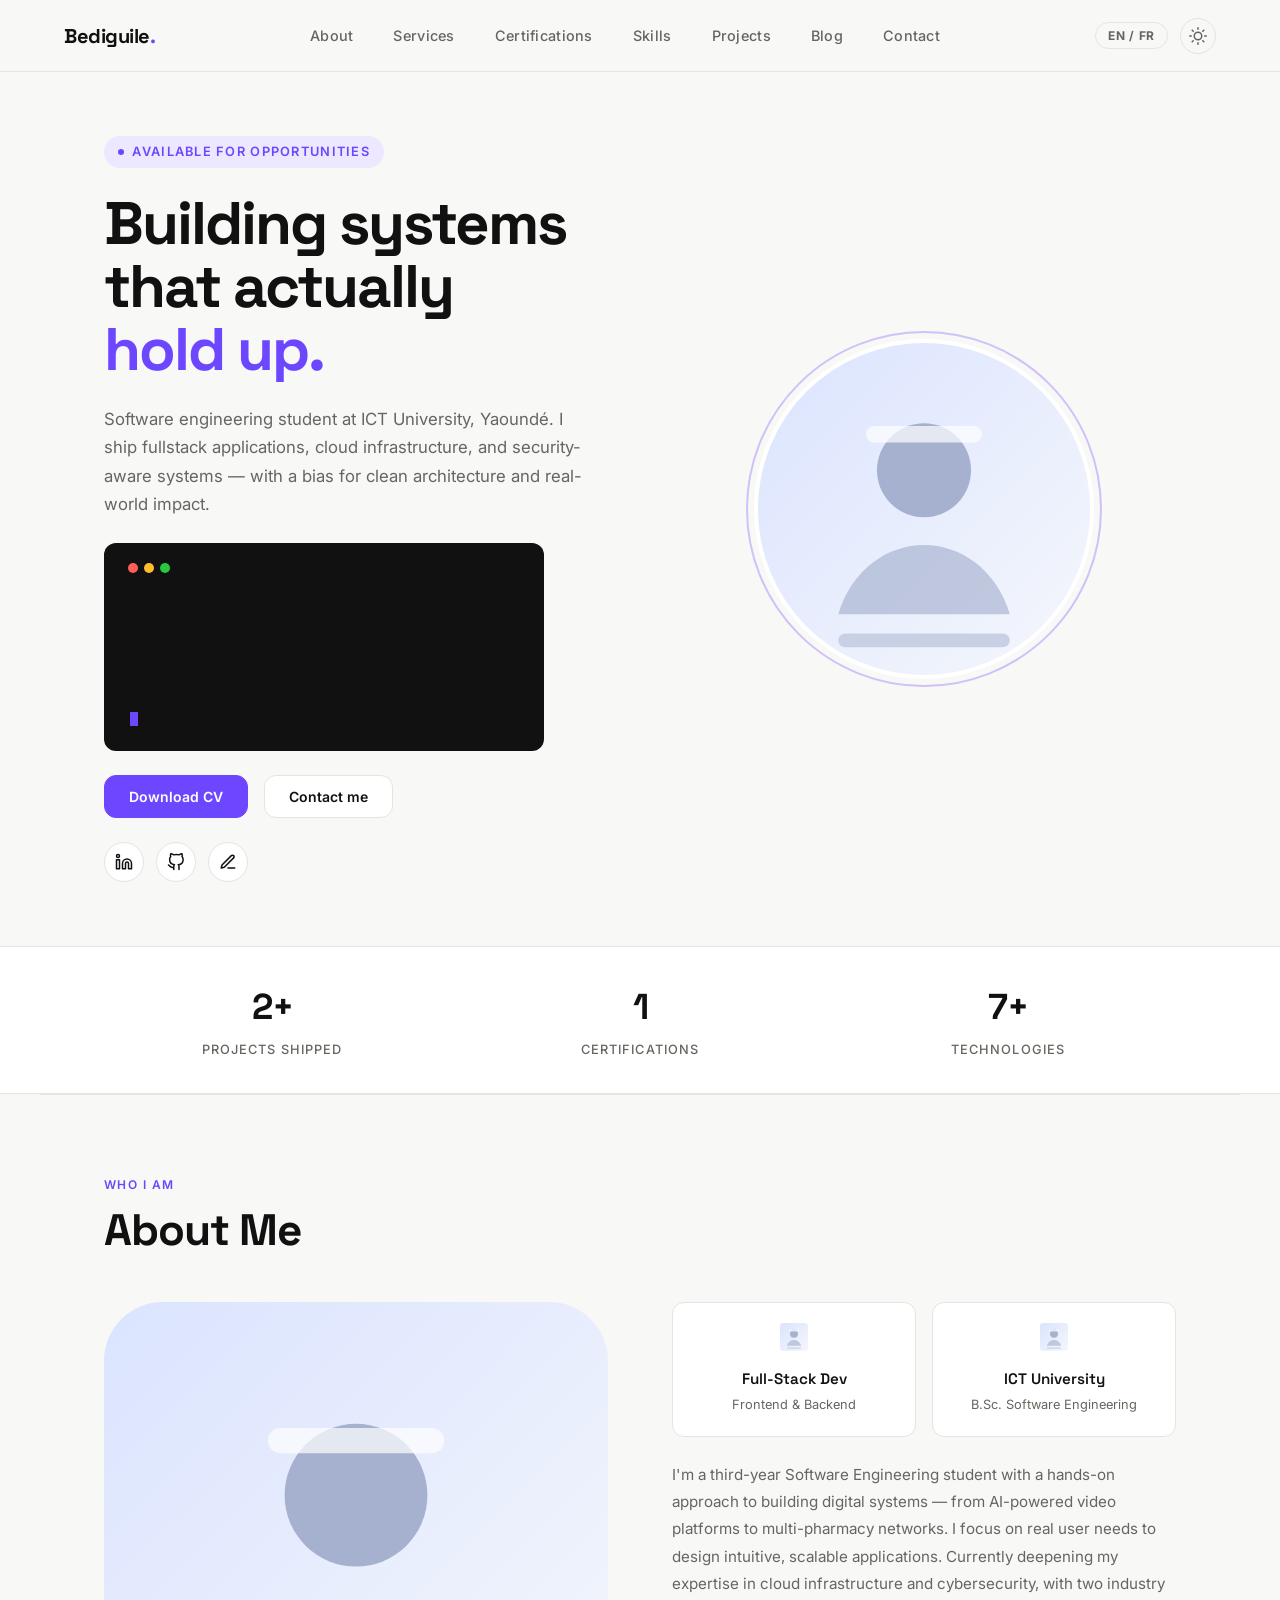
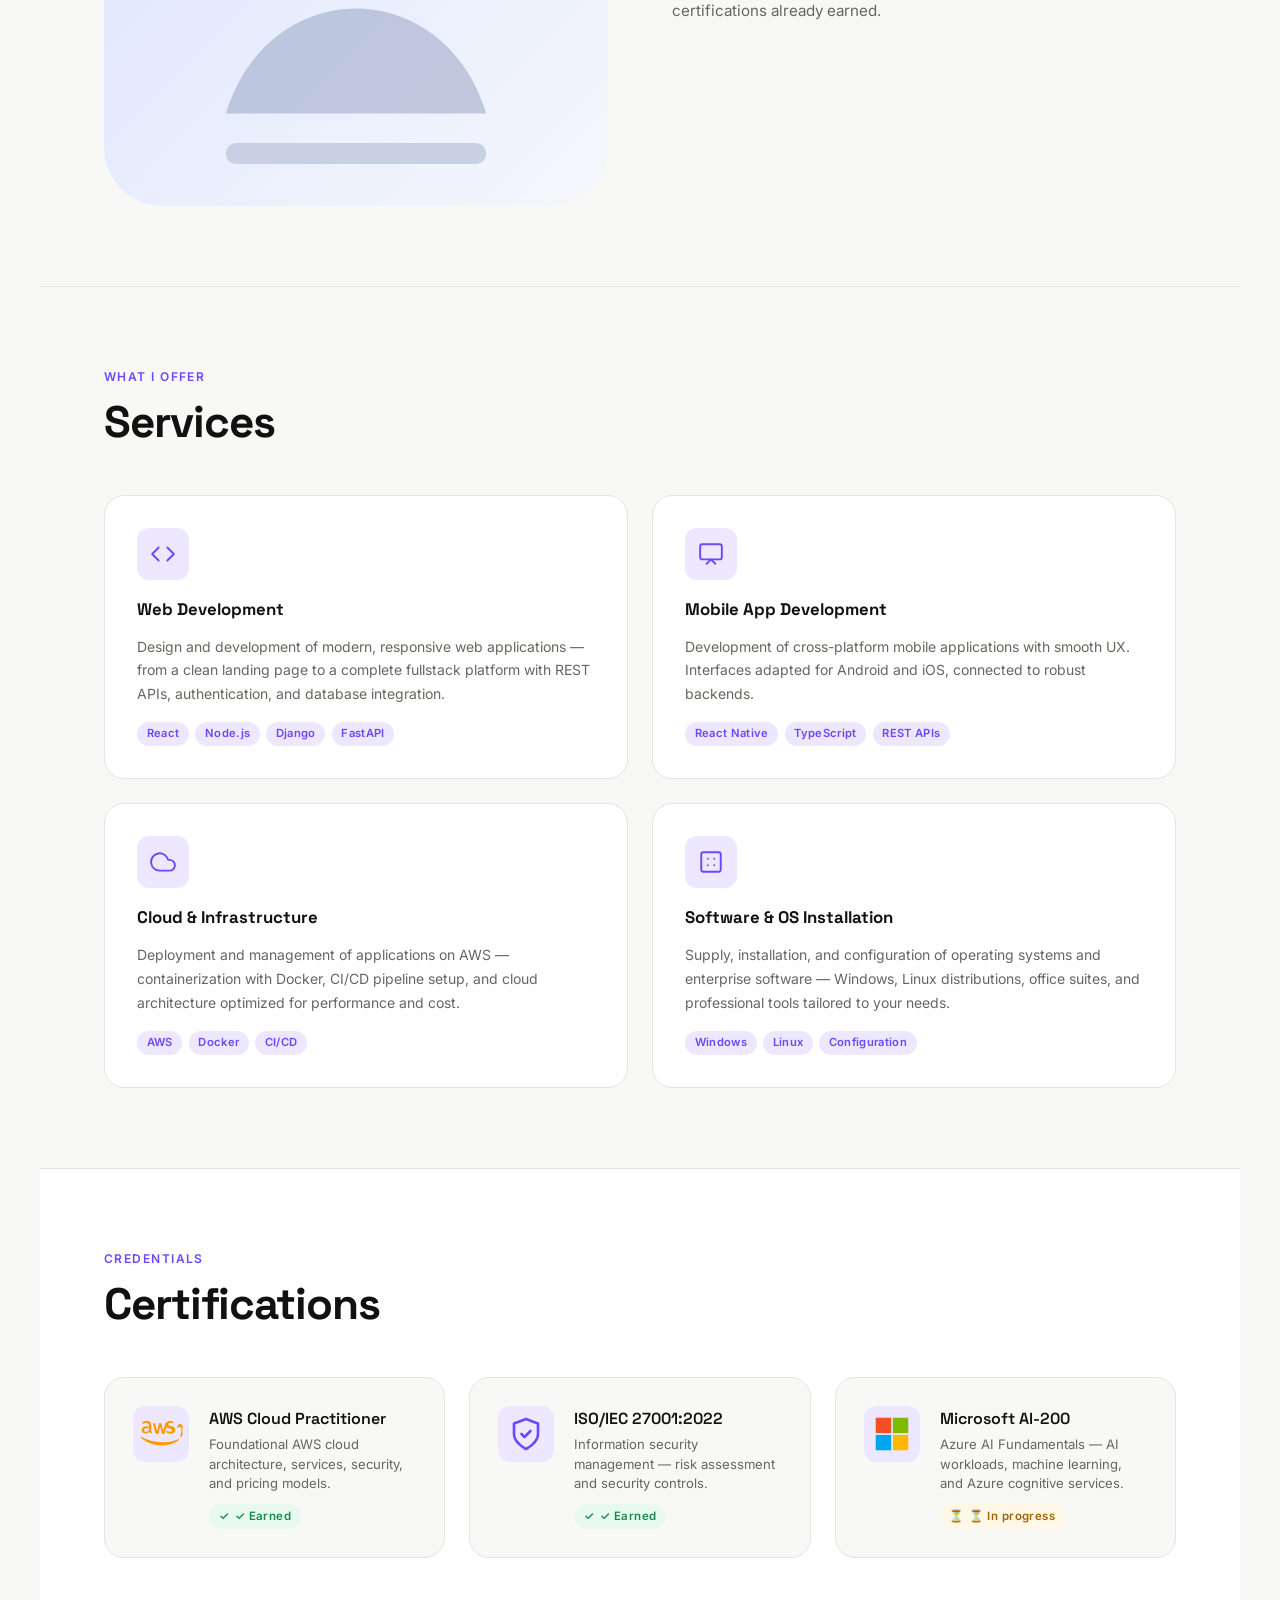
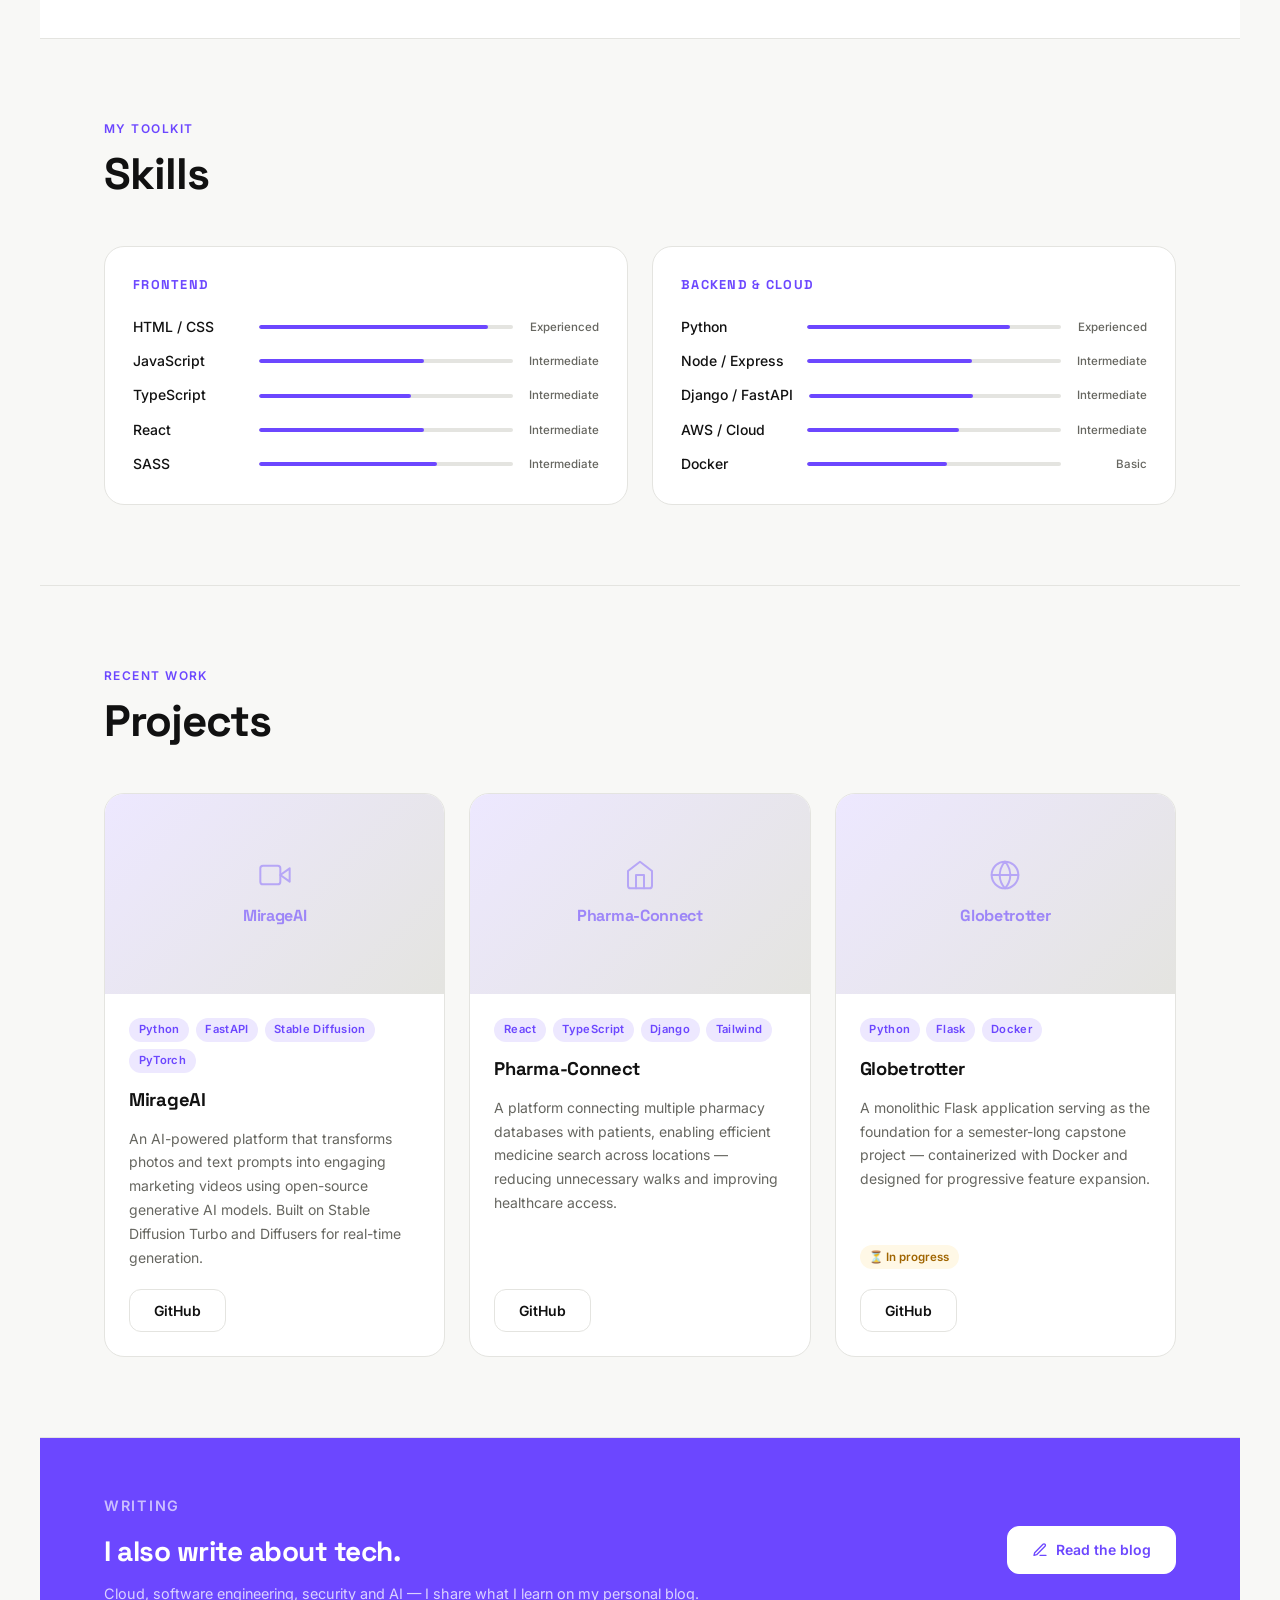
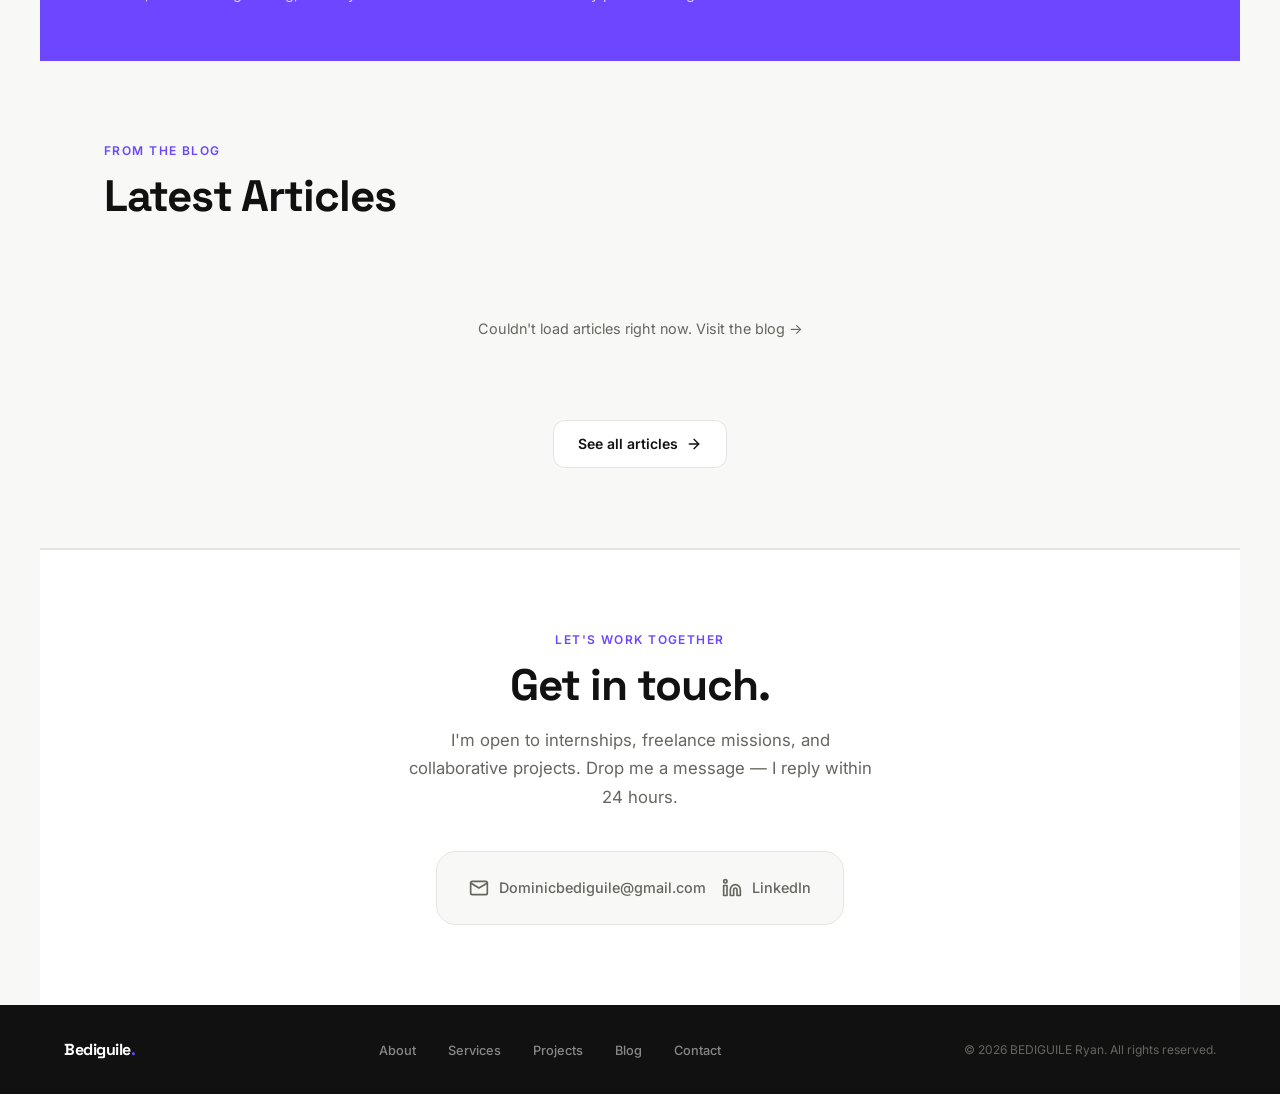
==== commit 2fbd65ad: "Mise a jour du portfolio" ====
--- a/Portfolio.html
+++ b/Portfolio.html
@@ -94,11 +94,11 @@
       </div>
 
       <div id="socials-container">
-        <a class="social-link" href="https://www.linkedin.com" target="_blank" rel="noopener noreferrer" title="LinkedIn">
-          <img src="./linkedin.png" alt="LinkedIn" />
+        <a class="social-link" href="https://linkedin.com/in/bediguile-ryan" target="_blank" rel="noopener noreferrer" title="LinkedIn">
+          <svg xmlns="http://www.w3.org/2000/svg" width="18" height="18" viewBox="0 0 24 24" fill="none" stroke="currentColor" stroke-width="2" stroke-linecap="round" stroke-linejoin="round"><path d="M16 8a6 6 0 0 1 6 6v7h-4v-7a2 2 0 0 0-2-2 2 2 0 0 0-2 2v7h-4v-7a6 6 0 0 1 6-6z"/><rect x="2" y="9" width="4" height="12"/><circle cx="4" cy="4" r="2"/></svg>
         </a>
         <a class="social-link" href="https://github.com/Domin-flame" target="_blank" rel="noopener noreferrer" title="GitHub">
-          <img src="./github.png" alt="GitHub" />
+          <svg xmlns="http://www.w3.org/2000/svg" width="18" height="18" viewBox="0 0 24 24" fill="none" stroke="currentColor" stroke-width="2" stroke-linecap="round" stroke-linejoin="round"><path d="M9 19c-5 1.5-5-2.5-7-3m14 6v-3.87a3.37 3.37 0 0 0-.94-2.61c3.14-.35 6.44-1.54 6.44-7A5.44 5.44 0 0 0 20 4.77 5.07 5.07 0 0 0 19.91 1S18.73.65 16 2.48a13.38 13.38 0 0 0-7 0C6.27.65 5.09 1 5.09 1A5.07 5.07 0 0 0 5 4.77a5.44 5.44 0 0 0-1.5 3.78c0 5.42 3.3 6.61 6.44 7A3.37 3.37 0 0 0 9 18.13V22"/></svg>
         </a>
         <a class="social-link" href="https://dominicblog.me" target="_blank" rel="noopener noreferrer" title="Blog">
           <svg xmlns="http://www.w3.org/2000/svg" width="18" height="18" viewBox="0 0 24 24" fill="none" stroke="currentColor" stroke-width="2" stroke-linecap="round" stroke-linejoin="round"><path d="M12 20h9"/><path d="M16.5 3.5a2.121 2.121 0 0 1 3 3L7 19l-4 1 1-4L16.5 3.5z"/></svg>
@@ -469,6 +469,25 @@
       </a>
     </div>
   </section>
+
+  <!-- ── LATEST ARTICLES ──────────────────────────── -->
+  <section id="articles">
+    <p class="section-label" data-en="From the blog" data-fr="Du blog">From the blog</p>
+    <h2 class="title" data-en="Latest Articles" data-fr="Derniers articles">Latest Articles</h2>
+    <div class="articles-grid" id="articles-grid">
+      <div class="article-skeleton"></div>
+      <div class="article-skeleton"></div>
+      <div class="article-skeleton"></div>
+    </div>
+    <div class="articles-footer">
+      <a href="https://dominicblog.me" target="_blank" rel="noopener" class="btn btn-secondary">
+        <span data-en="See all articles" data-fr="Voir tous les articles">See all articles</span>
+        <svg xmlns="http://www.w3.org/2000/svg" width="16" height="16" viewBox="0 0 24 24" fill="none" stroke="currentColor" stroke-width="2" stroke-linecap="round" stroke-linejoin="round"><line x1="5" y1="12" x2="19" y2="12"/><polyline points="12 5 19 12 12 19"/></svg>
+      </a>
+    </div>
+  </section>
+
+  <hr class="section-divider" />
 
   <!-- ── CONTACT ────────────────────────────────────── -->
   <section id="contact">
@@ -481,12 +500,12 @@
     </p>
     <div class="contact-box">
       <div class="contact-item">
-        <img src="./email.png" alt="Email" />
+        <svg xmlns="http://www.w3.org/2000/svg" width="20" height="20" viewBox="0 0 24 24" fill="none" stroke="currentColor" stroke-width="2" stroke-linecap="round" stroke-linejoin="round"><path d="M4 4h16c1.1 0 2 .9 2 2v12c0 1.1-.9 2-2 2H4c-1.1 0-2-.9-2-2V6c0-1.1.9-2 2-2z"/><polyline points="22,6 12,12 2,6"/></svg>
         <a href="mailto:Dominicbediguile@gmail.com">Dominicbediguile@gmail.com</a>
       </div>
       <div class="contact-item">
-        <img src="./linkedin.png" alt="LinkedIn" />
-        <a href="https://www.linkedin.com" target="_blank" rel="noopener" data-en="LinkedIn" data-fr="LinkedIn">LinkedIn</a>
+        <svg xmlns="http://www.w3.org/2000/svg" width="20" height="20" viewBox="0 0 24 24" fill="none" stroke="currentColor" stroke-width="2" stroke-linecap="round" stroke-linejoin="round"><path d="M16 8a6 6 0 0 1 6 6v7h-4v-7a2 2 0 0 0-2-2 2 2 0 0 0-2 2v7h-4v-7a6 6 0 0 1 6-6z"/><rect x="2" y="9" width="4" height="12"/><circle cx="4" cy="4" r="2"/></svg>
+        <a href="https://linkedin.com/in/bediguile-ryan" target="_blank" rel="noopener" data-en="LinkedIn" data-fr="LinkedIn">LinkedIn</a>
       </div>
     </div>
   </section>
@@ -508,4 +527,4 @@
 
   <script src="script.js"></script>
 </body>
-</html>
+</html>
--- a/style3.css
+++ b/style3.css
@@ -748,17 +748,61 @@
   --surface:   #1A1A1A;
   --border:    #2A2A2A;
   --text:      #F0F0EE;
-  --muted:     #888884;
+  --muted:     #A0A09A;
   --accent:    #7C5CFF;
   --accent-lt: #1E1830;
 }
 
 [data-theme="dark"] body { background: var(--bg); color: var(--text); }
 [data-theme="dark"] p { color: var(--muted); }
+
+/* Hero text always readable regardless of theme */
+[data-theme="dark"] .hero-title { color: var(--text); }
+[data-theme="dark"] .hero-sub { color: var(--muted); }
+[data-theme="dark"] .hero-eyebrow { background: var(--accent-lt); color: var(--accent); }
+[data-theme="dark"] .section-label { color: var(--accent); }
+[data-theme="dark"] .title { color: var(--text); }
+[data-theme="dark"] .about-bio { color: var(--muted); }
+[data-theme="dark"] .stat-label { color: var(--muted); }
+[data-theme="dark"] .stat-value { color: var(--text); }
+
+/* Surfaces */
 [data-theme="dark"] .terminal { background: #000; }
 [data-theme="dark"] footer { background: #050505; }
 [data-theme="dark"] .project-placeholder { background: #1f1f1f; }
 [data-theme="dark"] .about-card { background: var(--surface); }
+[data-theme="dark"] .skill-group { background: var(--surface); }
+[data-theme="dark"] .service-card { background: var(--surface); }
+[data-theme="dark"] .cert-card { background: var(--surface); }
+[data-theme="dark"] .contact-box { background: var(--surface); }
+[data-theme="dark"] .article-card { background: var(--surface); }
+[data-theme="dark"] #certifications { background: var(--bg); }
+[data-theme="dark"] #stats-bar { background: var(--surface); }
+
+/* Buttons */
+[data-theme="dark"] .btn-secondary { background: var(--surface); color: var(--text); border-color: var(--border); }
+[data-theme="dark"] .btn-secondary:hover { border-color: var(--accent); color: var(--accent); }
+
+/* Contact icon color */
+[data-theme="dark"] .contact-item svg { stroke: var(--muted); }
+[data-theme="dark"] .contact-item a { color: var(--text); }
+
+/* Skill bars */
+[data-theme="dark"] .skill-bar-wrap { background: var(--border); }
+[data-theme="dark"] .skill-name { color: var(--text); }
+[data-theme="dark"] .skill-level { color: var(--muted); }
+
+/* Project cards */
+[data-theme="dark"] .project-name { color: var(--text); }
+[data-theme="dark"] .project-desc { color: var(--muted); }
+[data-theme="dark"] .project-card { background: var(--surface); }
+
+/* Nav */
+[data-theme="dark"] #desktop-nav { background: var(--bg); border-color: var(--border); }
+[data-theme="dark"] #hamburger-nav { background: var(--bg); border-color: var(--border); }
+[data-theme="dark"] .menu-links { background: var(--surface); border-color: var(--border); }
+[data-theme="dark"] .nav-links a { color: var(--muted); }
+[data-theme="dark"] .logo { color: var(--text); }
 
 /* ── NAV CONTROLS ────────────────────────────────────── */
 .nav-controls {
@@ -945,3 +989,147 @@
   justify-content: center;
   flex-shrink: 0;
 }
+
+/* ── ARTICLES SECTION ────────────────────────────────── */
+#articles {
+  background: var(--bg);
+}
+
+.articles-grid {
+  display: grid;
+  grid-template-columns: repeat(3, 1fr);
+  gap: 1.5rem;
+  margin-bottom: 2rem;
+}
+
+.article-card {
+  background: var(--surface);
+  border: 1px solid var(--border);
+  border-radius: var(--radius-lg);
+  overflow: hidden;
+  display: flex;
+  flex-direction: column;
+  transition: all 250ms ease;
+  text-decoration: none;
+  color: inherit;
+}
+
+.article-card:hover {
+  border-color: var(--accent);
+  transform: translateY(-3px);
+  box-shadow: 0 12px 32px rgba(108,71,255,0.1);
+  color: inherit;
+}
+
+.article-thumb {
+  height: 160px;
+  background: var(--accent-lt);
+  overflow: hidden;
+  flex-shrink: 0;
+}
+
+.article-thumb img {
+  width: 100%;
+  height: 100%;
+  object-fit: cover;
+}
+
+.article-thumb-placeholder {
+  width: 100%;
+  height: 100%;
+  display: flex;
+  align-items: center;
+  justify-content: center;
+  background: linear-gradient(135deg, var(--accent-lt), var(--border));
+}
+
+.article-thumb-placeholder svg { opacity: 0.35; color: var(--accent); }
+
+.article-body {
+  padding: 1.25rem;
+  flex: 1;
+  display: flex;
+  flex-direction: column;
+  gap: 0.5rem;
+}
+
+.article-date {
+  font-size: 0.72rem;
+  font-weight: 600;
+  letter-spacing: 0.06em;
+  text-transform: uppercase;
+  color: var(--accent);
+}
+
+.article-title {
+  font-family: "Space Grotesk", sans-serif;
+  font-size: 0.975rem;
+  font-weight: 700;
+  line-height: 1.4;
+  color: var(--text);
+  flex: 1;
+}
+
+.article-excerpt {
+  font-size: 0.8rem;
+  line-height: 1.6;
+  color: var(--muted);
+  display: -webkit-box;
+  -webkit-line-clamp: 2;
+  -webkit-box-orient: vertical;
+  overflow: hidden;
+}
+
+.article-read {
+  font-size: 0.78rem;
+  font-weight: 600;
+  color: var(--accent);
+  display: flex;
+  align-items: center;
+  gap: 0.3rem;
+  margin-top: 0.25rem;
+}
+
+/* Skeleton loading */
+.article-skeleton {
+  background: var(--surface);
+  border: 1px solid var(--border);
+  border-radius: var(--radius-lg);
+  height: 300px;
+  position: relative;
+  overflow: hidden;
+}
+
+.article-skeleton::after {
+  content: '';
+  position: absolute;
+  inset: 0;
+  background: linear-gradient(90deg, transparent 0%, rgba(108,71,255,0.06) 50%, transparent 100%);
+  animation: shimmer 1.5s infinite;
+}
+
+@keyframes shimmer {
+  0%   { transform: translateX(-100%); }
+  100% { transform: translateX(100%); }
+}
+
+.articles-footer {
+  display: flex;
+  justify-content: center;
+}
+
+/* Articles error state */
+.articles-error {
+  grid-column: 1 / -1;
+  text-align: center;
+  padding: 3rem;
+  color: var(--muted);
+  font-size: 0.9rem;
+}
+
+@media screen and (max-width: 900px) {
+  .articles-grid { grid-template-columns: 1fr 1fr; }
+}
+@media screen and (max-width: 600px) {
+  .articles-grid { grid-template-columns: 1fr; }
+}
--- a/mediaqueries.css
+++ b/mediaqueries.css
@@ -82,4 +82,4 @@
     padding: 2.5rem 1.5rem;
     gap: 1.5rem;
   }
-}
+}
